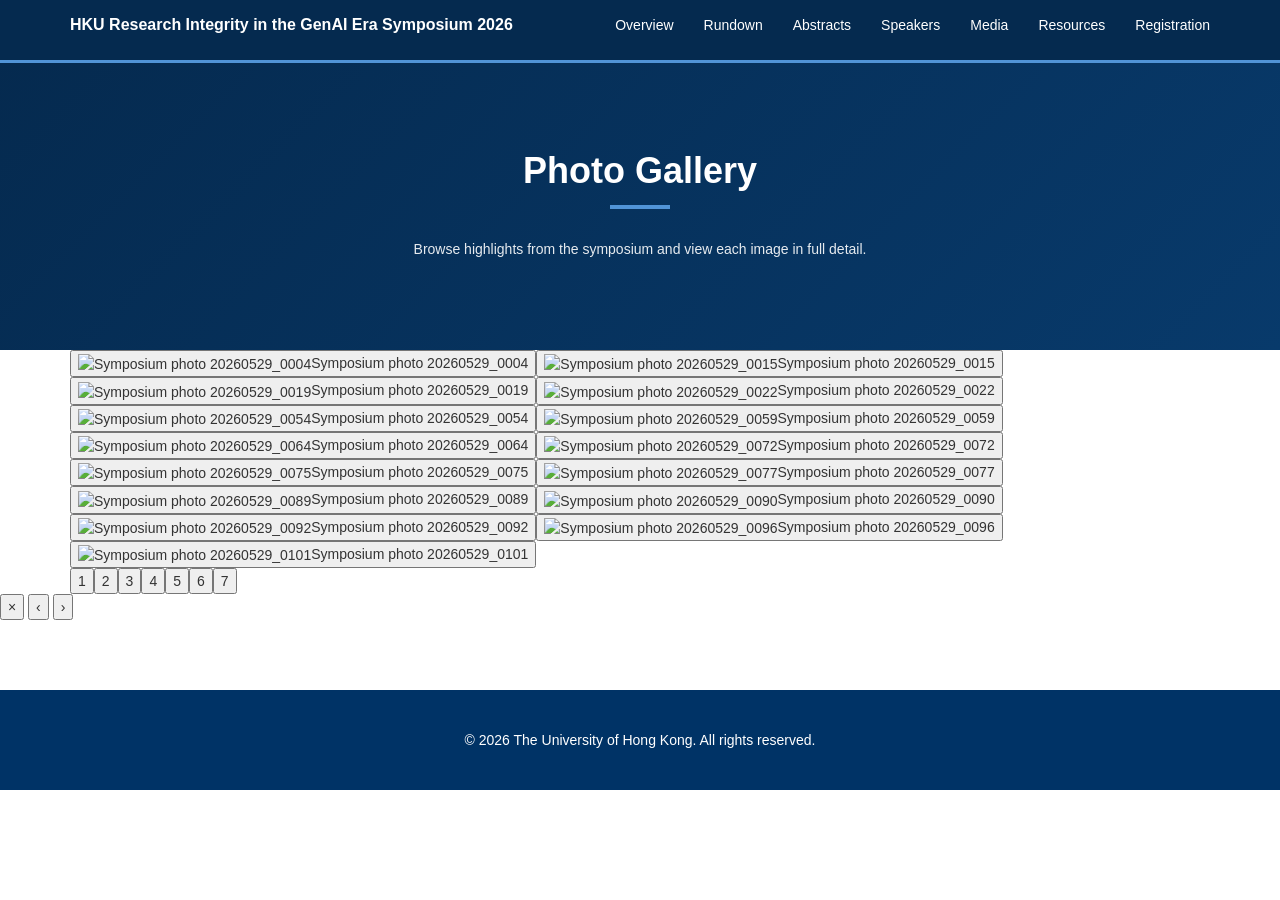
==== photo_gallery.html @ 74d95234 "media gallery" ====
<!DOCTYPE html>
<!--[if IE 9]> <html lang="en" class="ie9"> <![endif]-->
<!--[if !IE]><!-->
<html lang="en">
<!--<![endif]-->

<head>
    <meta charset="utf-8">
    <title>Photo Gallery | Research Integrity in the GenAI Era Symposium</title>
    <meta name="description" content="Photo gallery for the Research Integrity in the GenAI Era Symposium 2026">
    <meta name="viewport" content="width=device-width, initial-scale=1.0">
    <link rel="shortcut icon" href="images/favicon.ico">

    <link href="bootstrap/css/bootstrap.css" rel="stylesheet">
    <link href="fonts/font-awesome/css/font-awesome.css" rel="stylesheet">
    <link href="css/animations.css" rel="stylesheet">
    <link href="css/animate.css" rel="stylesheet">
    <link href="css/style.css" rel="stylesheet">
</head>

<body class="no-trans">
    <!-- Navigation -->
    <nav class="navbar navbar-default navbar-fixed-top navbar-custom">
        <div class="container">
            <div class="navbar-header">
                <button type="button" class="navbar-toggle collapsed" data-toggle="collapse" data-target="#siteNavbar" aria-expanded="false">
                    <span class="sr-only">Toggle navigation</span>
                    <span class="icon-bar"></span>
                    <span class="icon-bar"></span>
                    <span class="icon-bar"></span>
                </button>
                <a class="navbar-brand" href="http://127.0.0.1:5500/#home">HKU Research Integrity in the GenAI Era Symposium 2026</a>
            </div>
            <div class="collapse navbar-collapse" id="siteNavbar">
                <ul class="nav navbar-nav navbar-right">
                    <li><a href="http://127.0.0.1:5500/#programme">Overview</a></li>
                    <li><a href="http://127.0.0.1:5500/#timetable">Rundown</a></li>
                    <li><a href="http://127.0.0.1:5500/#abstracts">Abstracts</a></li>
                    <li><a href="http://127.0.0.1:5500/#speakers">Speakers</a></li>
                    <li><a href="http://127.0.0.1:5500/#media">Media</a></li>
                    <li><a href="http://127.0.0.1:5500/#resources">Resources</a></li>
                    <li><a href="http://127.0.0.1:5500/#registration">Registration</a></li>
                </ul>
            </div>
        </div>
    </nav>

    <section class="hero-section" style="margin-top: 50px;">
        <div class="container">
            <h1 class="section-title" style="color: #fff; margin-bottom: 10px;">Photo Gallery</h1>
            <p class="media-intro" style="color: rgba(255,255,255,0.9);">Browse highlights from the symposium and view each image in full detail.</p>
        </div>
    </section>

    <section class="section clearfix secPadding">
        <div class="container">
            <div class="row">
                <div class="col-md-12">
                    <div class="photo-gallery-grid" id="photoGallery"></div>
                </div>
            </div>
            <div class="row">
                <div class="col-md-12">
                    <div class="photo-pagination" id="photoPagination"></div>
                </div>
            </div>
        </div>
    </section>

    <div class="photo-modal" id="photoModal" aria-hidden="true">
        <div class="photo-modal__backdrop" data-close-photo-modal></div>
        <div class="photo-modal__dialog" role="dialog" aria-modal="true" aria-labelledby="photoModalTitle">
            <button type="button" class="photo-modal__close" data-close-photo-modal aria-label="Close photo viewer">&times;</button>
            <button type="button" class="photo-modal__nav photo-modal__nav--prev" data-prev-photo aria-label="Previous photo">&#8249;</button>
            <button type="button" class="photo-modal__nav photo-modal__nav--next" data-next-photo aria-label="Next photo">&#8250;</button>
            <img id="photoModalImage" class="photo-modal__image" src="" alt="">
            <p id="photoModalTitle" class="photo-modal__caption"></p>
        </div>
    </div>
    <div class="space-lg"></div>

    <footer class="footer-custom">
        <div class="container">
            <p style="margin: 0;">© 2026 The University of Hong Kong. All rights reserved.</p>
        </div>
    </footer>

    <script type="text/javascript" src="plugins/jquery.min.js"></script>
    <script type="text/javascript" src="bootstrap/js/bootstrap.min.js"></script>
    <script>
        (function () {
            var photos = [
                { src: 'images_gallery/20260529_0004.jpg', alt: 'Symposium photo 20260529_0004' },
                { src: 'images_gallery/20260529_0015.jpg', alt: 'Symposium photo 20260529_0015' },
                { src: 'images_gallery/20260529_0019.jpg', alt: 'Symposium photo 20260529_0019' },
                { src: 'images_gallery/20260529_0022.jpg', alt: 'Symposium photo 20260529_0022' },
                { src: 'images_gallery/20260529_0054.jpg', alt: 'Symposium photo 20260529_0054' },
                { src: 'images_gallery/20260529_0059.jpg', alt: 'Symposium photo 20260529_0059' },
                { src: 'images_gallery/20260529_0064.jpg', alt: 'Symposium photo 20260529_0064' },
                { src: 'images_gallery/20260529_0072.jpg', alt: 'Symposium photo 20260529_0072' },
                { src: 'images_gallery/20260529_0075.jpg', alt: 'Symposium photo 20260529_0075' },
                { src: 'images_gallery/20260529_0077.jpg', alt: 'Symposium photo 20260529_0077' },
                { src: 'images_gallery/20260529_0089.jpg', alt: 'Symposium photo 20260529_0089' },
                { src: 'images_gallery/20260529_0090.jpg', alt: 'Symposium photo 20260529_0090' },
                { src: 'images_gallery/20260529_0092.jpg', alt: 'Symposium photo 20260529_0092' },
                { src: 'images_gallery/20260529_0096.jpg', alt: 'Symposium photo 20260529_0096' },
                { src: 'images_gallery/20260529_0101.jpg', alt: 'Symposium photo 20260529_0101' },
                { src: 'images_gallery/20260529_0125.jpg', alt: 'Symposium photo 20260529_0125' },
                { src: 'images_gallery/20260529_0130.jpg', alt: 'Symposium photo 20260529_0130' },
                { src: 'images_gallery/20260529_0138.jpg', alt: 'Symposium photo 20260529_0138' },
                { src: 'images_gallery/20260529_0145.jpg', alt: 'Symposium photo 20260529_0145' },
                { src: 'images_gallery/20260529_0149.jpg', alt: 'Symposium photo 20260529_0149' },
                { src: 'images_gallery/20260529_0156.jpg', alt: 'Symposium photo 20260529_0156' },
                { src: 'images_gallery/20260529_0171.jpg', alt: 'Symposium photo 20260529_0171' },
                { src: 'images_gallery/20260529_0188.jpg', alt: 'Symposium photo 20260529_0188' },
                { src: 'images_gallery/20260529_0191.jpg', alt: 'Symposium photo 20260529_0191' },
                { src: 'images_gallery/20260529_0212.jpg', alt: 'Symposium photo 20260529_0212' },
                { src: 'images_gallery/20260529_0215.jpg', alt: 'Symposium photo 20260529_0215' },
                { src: 'images_gallery/20260529_0246.jpg', alt: 'Symposium photo 20260529_0246' },
                { src: 'images_gallery/20260529_0264.jpg', alt: 'Symposium photo 20260529_0264' },
                { src: 'images_gallery/20260529_0276.jpg', alt: 'Symposium photo 20260529_0276' },
                { src: 'images_gallery/20260529_0294.jpg', alt: 'Symposium photo 20260529_0294' },
                { src: 'images_gallery/20260529_0307.jpg', alt: 'Symposium photo 20260529_0307' },
                { src: 'images_gallery/20260529_0312.jpg', alt: 'Symposium photo 20260529_0312' },
                { src: 'images_gallery/20260529_0317(1).jpg', alt: 'Symposium photo 20260529_0317(1)' },
                { src: 'images_gallery/20260529_0322.jpg', alt: 'Symposium photo 20260529_0322' },
                { src: 'images_gallery/20260529_0341.jpg', alt: 'Symposium photo 20260529_0341' },
                { src: 'images_gallery/20260529_0347.jpg', alt: 'Symposium photo 20260529_0347' },
                { src: 'images_gallery/20260529_0364.jpg', alt: 'Symposium photo 20260529_0364' },
                { src: 'images_gallery/20260529_0366.jpg', alt: 'Symposium photo 20260529_0366' },
                { src: 'images_gallery/20260529_0397.jpg', alt: 'Symposium photo 20260529_0397' },
                { src: 'images_gallery/20260529_0416.jpg', alt: 'Symposium photo 20260529_0416' },
                { src: 'images_gallery/20260529_0424.jpg', alt: 'Symposium photo 20260529_0424' },
                { src: 'images_gallery/20260529_0453.jpg', alt: 'Symposium photo 20260529_0453' },
                { src: 'images_gallery/20260529_0456.jpg', alt: 'Symposium photo 20260529_0456' },
                { src: 'images_gallery/20260529_0466.jpg', alt: 'Symposium photo 20260529_0466' },
                { src: 'images_gallery/20260529_0467.jpg', alt: 'Symposium photo 20260529_0467' },
                { src: 'images_gallery/20260529_0470.jpg', alt: 'Symposium photo 20260529_0470' },
                { src: 'images_gallery/20260529_0520.jpg', alt: 'Symposium photo 20260529_0520' },
                { src: 'images_gallery/20260529_0543.jpg', alt: 'Symposium photo 20260529_0543' },
                { src: 'images_gallery/20260529_0548.jpg', alt: 'Symposium photo 20260529_0548' },
                { src: 'images_gallery/20260529_0555.jpg', alt: 'Symposium photo 20260529_0555' },
                { src: 'images_gallery/20260529_0565.jpg', alt: 'Symposium photo 20260529_0565' },
                { src: 'images_gallery/20260529_0569.jpg', alt: 'Symposium photo 20260529_0569' },
                { src: 'images_gallery/20260529_0583.jpg', alt: 'Symposium photo 20260529_0583' },
                { src: 'images_gallery/20260529_0623.jpg', alt: 'Symposium photo 20260529_0623' },
                { src: 'images_gallery/20260529_0629.jpg', alt: 'Symposium photo 20260529_0629' },
                { src: 'images_gallery/20260529_0641.jpg', alt: 'Symposium photo 20260529_0641' },
                { src: 'images_gallery/20260529_0642.jpg', alt: 'Symposium photo 20260529_0642' },
                { src: 'images_gallery/20260529_0643.jpg', alt: 'Symposium photo 20260529_0643' },
                { src: 'images_gallery/20260529_0646.jpg', alt: 'Symposium photo 20260529_0646' },
                { src: 'images_gallery/20260529_0670.jpg', alt: 'Symposium photo 20260529_0670' },
                { src: 'images_gallery/20260529_0672.jpg', alt: 'Symposium photo 20260529_0672' },
                { src: 'images_gallery/20260529_0676.jpg', alt: 'Symposium photo 20260529_0676' },
                { src: 'images_gallery/20260529_0681.jpg', alt: 'Symposium photo 20260529_0681' },
                { src: 'images_gallery/20260529_0714.jpg', alt: 'Symposium photo 20260529_0714' },
                { src: 'images_gallery/20260529_0719.jpg', alt: 'Symposium photo 20260529_0719' },
                { src: 'images_gallery/20260529_0732.jpg', alt: 'Symposium photo 20260529_0732' },
                { src: 'images_gallery/20260529_0735.jpg', alt: 'Symposium photo 20260529_0735' },
                { src: 'images_gallery/20260529_0736.jpg', alt: 'Symposium photo 20260529_0736' },
                { src: 'images_gallery/20260529_0739.jpg', alt: 'Symposium photo 20260529_0739' },
                { src: 'images_gallery/20260529_0749.jpg', alt: 'Symposium photo 20260529_0749' },
                { src: 'images_gallery/20260529_0755.jpg', alt: 'Symposium photo 20260529_0755' },
                { src: 'images_gallery/20260529_0770.jpg', alt: 'Symposium photo 20260529_0770' },
                { src: 'images_gallery/20260529_0792.jpg', alt: 'Symposium photo 20260529_0792' },
                { src: 'images_gallery/20260529_0795.jpg', alt: 'Symposium photo 20260529_0795' },
                { src: 'images_gallery/20260529_0810.jpg', alt: 'Symposium photo 20260529_0810' },
                { src: 'images_gallery/20260529_0819.jpg', alt: 'Symposium photo 20260529_0819' },
                { src: 'images_gallery/20260529_0824.jpg', alt: 'Symposium photo 20260529_0824' },
                { src: 'images_gallery/20260529_0829.jpg', alt: 'Symposium photo 20260529_0829' },
                { src: 'images_gallery/20260529_0830.jpg', alt: 'Symposium photo 20260529_0830' },
                { src: 'images_gallery/20260529_0831.jpg', alt: 'Symposium photo 20260529_0831' },
                { src: 'images_gallery/20260529_0841.jpg', alt: 'Symposium photo 20260529_0841' },
                { src: 'images_gallery/20260529_0842.jpg', alt: 'Symposium photo 20260529_0842' },
                { src: 'images_gallery/20260529_0844.jpg', alt: 'Symposium photo 20260529_0844' },
                { src: 'images_gallery/20260529_0846.jpg', alt: 'Symposium photo 20260529_0846' },
                { src: 'images_gallery/20260529_0852.jpg', alt: 'Symposium photo 20260529_0852' },
                { src: 'images_gallery/20260529_0853.jpg', alt: 'Symposium photo 20260529_0853' },
                { src: 'images_gallery/20260529_0866.jpg', alt: 'Symposium photo 20260529_0866' },
                { src: 'images_gallery/20260529_0884.jpg', alt: 'Symposium photo 20260529_0884' },
                { src: 'images_gallery/20260529_0944.jpg', alt: 'Symposium photo 20260529_0944' },
                { src: 'images_gallery/20260529_0947.jpg', alt: 'Symposium photo 20260529_0947' },
                { src: 'images_gallery/20260529_1005.jpg', alt: 'Symposium photo 20260529_1005' },
                { src: 'images_gallery/20260529_1038.jpg', alt: 'Symposium photo 20260529_1038' },
                { src: 'images_gallery/20260529_1045.jpg', alt: 'Symposium photo 20260529_1045' },
                { src: 'images_gallery/20260529_1062.jpg', alt: 'Symposium photo 20260529_1062' },
                { src: 'images_gallery/20260529_1068.jpg', alt: 'Symposium photo 20260529_1068' },
                { src: 'images_gallery/20260529_1081.jpg', alt: 'Symposium photo 20260529_1081' },
                { src: 'images_gallery/20260529_1082.jpg', alt: 'Symposium photo 20260529_1082' },
                { src: 'images_gallery/20260529_1093.jpg', alt: 'Symposium photo 20260529_1093' },
                { src: 'images_gallery/20260529_1103.jpg', alt: 'Symposium photo 20260529_1103' },
                { src: 'images_gallery/20260529_1124.jpg', alt: 'Symposium photo 20260529_1124' },
                { src: 'images_gallery/20260529_1127.jpg', alt: 'Symposium photo 20260529_1127' },
                { src: 'images_gallery/20260529_1140.jpg', alt: 'Symposium photo 20260529_1140' },
                { src: 'images_gallery/20260529_1153.jpg', alt: 'Symposium photo 20260529_1153' },
                { src: 'images_gallery/20260529_1157.jpg', alt: 'Symposium photo 20260529_1157' },
                { src: 'images_gallery/20260529_1167.jpg', alt: 'Symposium photo 20260529_1167' }
            ];

            var gallery = document.getElementById('photoGallery');
            var pagination = document.getElementById('photoPagination');
            var modal = document.getElementById('photoModal');
            var modalImage = document.getElementById('photoModalImage');
            var modalCaption = document.getElementById('photoModalTitle');
            var prevPhoto = document.querySelector('[data-prev-photo]');
            var nextPhoto = document.querySelector('[data-next-photo]');
            var photosPerPage = 15;
            var currentPage = 0;
            var currentPhotoIndex = 0;

            function renderGallery() {
                var start = currentPage * photosPerPage;
                var pagePhotos = photos.slice(start, start + photosPerPage);
                gallery.innerHTML = pagePhotos.map(function (photo, index) {
                    var globalIndex = start + index;
                    return '<button class="photo-card" type="button" data-index="' + globalIndex + '"><img src="' + photo.src + '" alt="' + photo.alt + '"><span class="photo-card__caption">' + photo.alt + '</span></button>';
                }).join('');

                gallery.querySelectorAll('.photo-card').forEach(function (card) {
                    card.addEventListener('click', function () {
                        var index = parseInt(this.getAttribute('data-index'), 10);
                        openModal(index);
                    });
                });
            }

            function renderPagination() {
                var pageCount = Math.ceil(photos.length / photosPerPage);
                if (pageCount <= 1) {
                    pagination.innerHTML = '';
                    return;
                }
                var buttons = [];
                for (var i = 0; i < pageCount; i++) {
                    buttons.push('<button class="photo-page-button' + (i === currentPage ? ' is-active' : '') + '" type="button" data-page="' + i + '">' + (i + 1) + '</button>');
                }
                pagination.innerHTML = buttons.join('');
                pagination.querySelectorAll('.photo-page-button').forEach(function (button) {
                    button.addEventListener('click', function () {
                        currentPage = parseInt(this.getAttribute('data-page'), 10);
                        renderGallery();
                        renderPagination();
                        window.scrollTo({ top: gallery.offsetTop - 130, behavior: 'smooth' });
                    });
                });
            }

            if (gallery) {
                renderGallery();
                renderPagination();
            }

            function openModal(index) {
                currentPhotoIndex = index;
                showModalPhoto(currentPhotoIndex);
                modal.classList.add('is-open');
                modal.setAttribute('aria-hidden', 'false');
                document.body.style.overflow = 'hidden';
            }

            function showModalPhoto(index) {
                if (index < 0) {
                    index = photos.length - 1;
                }
                if (index >= photos.length) {
                    index = 0;
                }
                currentPhotoIndex = index;
                var photo = photos[currentPhotoIndex];
                modalImage.src = photo.src;
                modalImage.alt = photo.alt;
                modalCaption.textContent = photo.alt;
            }

            function closeModal() {
                modal.classList.remove('is-open');
                modal.setAttribute('aria-hidden', 'true');
                document.body.style.overflow = '';
            }

            if (prevPhoto && nextPhoto) {
                prevPhoto.addEventListener('click', function () {
                    showModalPhoto(currentPhotoIndex - 1);
                });
                nextPhoto.addEventListener('click', function () {
                    showModalPhoto(currentPhotoIndex + 1);
                });
            }

            if (modal) {
                modal.querySelectorAll('[data-close-photo-modal]').forEach(function (button) {
                    button.addEventListener('click', closeModal);
                });

                modal.addEventListener('click', function (event) {
                    if (event.target === modal) {
                        closeModal();
                    }
                });

                document.addEventListener('keydown', function (event) {
                    if (event.key === 'Escape') {
                        closeModal();
                    }
                });
            }
        })();
    </script>
</body>

</html>
---- css/animations.css ----
/*!
Animate.css - http://daneden.me/animate
Licensed under the MIT license - http://opensource.org/licenses/MIT

Copyright (c) 2014 Daniel Eden
*/

@import url(animate.css);

/*
Theme Name: Worthy - Free Powerful Theme by HtmlCoder
Author:HtmlCoder
Author URI:http://www.htmlcoder.me
Version:1.0.0
Created:November 2014
License: Creative Commons Attribution 3.0 License (https://creativecommons.org/licenses/by/3.0/)
File Description: Custom Animations
*/

/*Custom Animations*/

@-webkit-keyframes fadeInDownSmall {
  0% {
    opacity: 0;
    -webkit-transform: translate3d(0, -20px, 0);
    transform: translate3d(0, -20px, 0);
  }

  100% {
    opacity: 1;
    -webkit-transform: translate3d(0, 0, 0);
    transform: translate3d(0, 0, 0);
  }
}

@keyframes fadeInDownSmall {
  0% {
    opacity: 0;
    -webkit-transform: translate3d(0, -20px, 0);
    -ms-transform: translate3d(0, -20px, 0);
    transform: translate3d(0, -20px, 0);
  }

  100% {
    opacity: 1;
    -webkit-transform: translate3d(0, 0, 0);
    -ms-transform: translate3d(0, 0, 0);
    transform: translate3d(0, 0, 0);
  }
}

.fadeInDownSmall {
  -webkit-animation-name: fadeInDownSmall;
  animation-name: fadeInDownSmall;
}

@-webkit-keyframes fadeInLeftSmall {
  0% {
    opacity: 0;
    -webkit-transform: translate3d(-20px, 0, 0);
    transform: translate3d(-20px, 0, 0);
  }

  100% {
    opacity: 1;
    -webkit-transform: none;
    transform: none;
  }
}

@keyframes fadeInLeftSmall {
  0% {
    opacity: 0;
    -webkit-transform: translate3d(-20px, 0, 0);
    -ms-transform: translate3d(-20px, 0, 0);
    transform: translate3d(-20px, 0, 0);
  }

  100% {
    opacity: 1;
    -webkit-transform: none;
    -ms-transform: none;
    transform: none;
  }
}

.fadeInLeftSmall {
  -webkit-animation-name: fadeInLeftSmall;
  animation-name: fadeInLeftSmall;
}

@-webkit-keyframes fadeInRightSmall {
  0% {
    opacity: 0;
    -webkit-transform: translate3d(20px, 0, 0);
    transform: translate3d(20px, 0, 0);
  }

  100% {
    opacity: 1;
    -webkit-transform: none;
    transform: none;
  }
}

@keyframes fadeInRightSmall {
  0% {
    opacity: 0;
    -webkit-transform: translate3d(20px, 0, 0);
    -ms-transform: translate3d(20px, 0, 0);
    transform: translate3d(20px, 0, 0);
  }

  100% {
    opacity: 1;
    -webkit-transform: none;
    -ms-transform: none;
    transform: none;
  }
}

.fadeInRightSmall {
  -webkit-animation-name: fadeInRightSmall;
  animation-name: fadeInRightSmall;
}

@-webkit-keyframes fadeInUpSmall {
  0% {
    opacity: 0;
    -webkit-transform: translate3d(0, 20px, 0);
    transform: translate3d(0, 20px, 0);
  }

  100% {
    opacity: 1;
    -webkit-transform: none;
    transform: none;
  }
}

@keyframes fadeInUpSmall {
  0% {
    opacity: 0;
    -webkit-transform: translate3d(0, 20px, 0);
    -ms-transform: translate3d(0, 20px, 0);
    transform: translate3d(0, 20px, 0);
  }

  100% {
    opacity: 1;
    -webkit-transform: none;
    -ms-transform: none;
    transform: none;
  }
}

.fadeInUpSmall {
  -webkit-animation-name: fadeInUpSmall;
  animation-name: fadeInUpSmall;
}
---- css/style.css ----
.navbar-custom {
	background-color: #052a4f;
	border-bottom: 3px solid #5194d7;
}

.navbar-custom .navbar-brand {
	color: #fff !important;
	font-weight: bold;
	font-size: 16px;
	margin-bottom: 10px;
}

.navbar-custom .nav>li>a {
	color: #fff !important;
	transition: all 0.3s ease;
}

.navbar-custom .nav>li>a:hover {
	color: #5194d7 !important;
	background-color: rgba(255, 255, 255, 0.1);
}

.hero-section {
	background: linear-gradient(135deg, #052a4f 0%, #083a6b 100%);
	color: white;
	padding: 0;
	text-align: center;
	overflow: hidden;
	min-height: 300px;
	display: flex;
	align-items: center;
	justify-content: center;
}

.banner-image {
	width: 100%;
	height: auto;
	display: block;
	max-width: 100%;
}

.section-title {
	font-size: 36px;
	font-weight: bold;
	color: #003366;
	margin-bottom: 40px;
	text-align: center;
	position: relative;
	padding-bottom: 20px;
}

.section-title:after {
	content: '';
	display: block;
	width: 60px;
	height: 4px;
	background-color: #5194d7;
	margin: 15px auto 0;
}

.timetable-table {
	width: 100%;
	border-collapse: collapse;
	background-color: white;
	box-shadow: 0 2px 8px rgba(0, 0, 0, 0.1);
	border-radius: 8px;
	overflow: hidden;
}

.timetable-table thead {
	background-color: #052a4f;
	color: white;
}

.timetable-table th {
	padding: 20px 15px;
	text-align: left;
	font-weight: 600;
	font-size: 15px;
	letter-spacing: 0.5px;
}

.timetable-table td {
	padding: 18px 15px;
	border-bottom: 1px solid #e8e8e8;
	font-size: 14px;
	color: #555;
	line-height: 1.5;
}

.timetable-table tbody tr:hover {
	background-color: #f5f9ff;
	transition: background-color 0.3s ease;
}

.timetable-table tbody tr:last-child td {
	border-bottom: none;
}

.timetable-table th:first-child {
	width: 40%;
	color: #5194d7;
	font-weight: 700;
}

.timetable-table th:nth-child(2) {
	width: 34%;
}

.timetable-table th:nth-child(3) {
	width: 26%;
}

.table-responsive {
	overflow-x: auto;
	-webkit-overflow-scrolling: touch;
}

.programme-details {
	background-color: #f5f5f5;
	padding: 30px;
	border-radius: 8px;
	border-left: 5px solid #5194d7;
}

.programme-details p {
	font-size: 16px;
	line-height: 1.8;
	margin-bottom: 15px;
}

.description {
	background-color: #f5f5f5;
	padding: 30px;
	border-radius: 8px;
	border-left: 5px solid #113f6d;
	margin-bottom: 50px;
}

.description p {
	font-size: 16px;
	line-height: 1.8;
	margin-bottom: 20px;
	color: #333;
}

.description ul {
	margin: 0;
	padding-left: 20px;
}

.description li {
	font-size: 16px;
	line-height: 1.6;
	margin-bottom: 10px;
	color: #555;
	position: relative;
	padding-left: 15px;
}

.description li:before {
	content: '';
	display: block;
	width: 6px;
	height: 6px;
	background-color: #113f6d;
	border-radius: 50%;
	position: absolute;
	left: 0;
	top: 8px;
}

.programme-item {
	font-size: 16px;
	margin-bottom: 15px;
	padding-left: 25px;
	position: relative;
}

.programme-item:before {
	content: '';
	display: block;
	width: 8px;
	height: 8px;
	background-color: #5194d7;
	border-radius: 50%;
	position: absolute;
	left: 0;
	top: 8px;
}

.speaker-card {
	background: white;
	border: 1px solid #e0e0e0;
	border-radius: 8px;
	padding: 25px;
	margin-bottom: 30px;
	transition: box-shadow 0.3s ease, transform 0.3s ease;
	height: 900px;
	display: flex;
	flex-direction: column;
	justify-content: space-between;
	/* min-height: 420px; */
	box-sizing: border-box;
}

.speaker-card:hover {
	box-shadow: 0 4px 15px rgba(0, 0, 0, 0.1);
	transform: translateY(-5px);
}

.speaker-card .speaker-bio {
	flex-grow: 1;
}

.speaker-image {
	width: 300px;
	height: 300px;
	border-radius: 8px;
	margin: 0 auto 18px;
	display: block;
	object-fit: cover;
}

.speaker-name {
	font-size: 18px;
	font-weight: bold;
	color: #003366;
	margin-bottom: 8px;
	margin-top: 15px;
}

.speaker-title {
	font-size: 14px;
	color: #5194d7;
	font-weight: 600;
	margin-bottom: 12px;
}

.speaker-bio {
	font-size: 14px;
	line-height: 1.6;
	color: #555;
}

.resource-item {
	background: white;
	padding: 20px;
	border-left: 4px solid #003366;
	margin-bottom: 20px;
	border-radius: 4px;
	box-shadow: 0 2px 4px rgba(0, 0, 0, 0.05);
	transition: all 0.3s ease;
}

.resource-link {
	text-decoration: none;
	display: block;
	transition: all 0.3s ease;
}

.resource-link:hover .resource-item {
	transform: translateY(-2px);
	box-shadow: 0 4px 12px rgba(0, 0, 0, 0.1);
	border-left-color: #5194d7;
}

.resource-item h4 {
	color: #003366;
	margin-top: 0;
	font-weight: 600;
}

.resource-item p {
	margin: 0;
	color: #666;
	font-size: 14px;
}

.footer-custom {
	background-color: #003366;
	color: white;
	padding: 40px 0;
	text-align: center;
}

.footer-custom h3 {
	color: white;
	margin-bottom: 30px;
	font-weight: bold;
}

.footer-custom .row {
	display: flex;
	align-items: center;
	justify-content: center;
	flex-wrap: wrap;
}

.footer-item {
	margin-bottom: 20px;
	display: flex;
	flex-direction: column;
	align-items: center;
	justify-content: center;
	min-height: 120px;
}

.footer-item i {
	color: #5194d7;
	width: 20px;
	margin-right: 0;
	margin-bottom: 10px;
}

.footer-item p {
	margin: 0;
	font-size: 14px;
}

.space-lg {
	height: 60px;
}

.space-md {
	height: 40px;
}

.object-visible {
	opacity: 1;
	visibility: visible;
}

@media (max-width: 768px) {
	.hero-section {
		min-height: 230px;
	}

	.banner-image {
		padding-top:5px;
		width: 100%;
		height: auto;
	}

	.section-title {
		font-size: 28px;
	}

	.speaker-card {
		height: auto;
	}

	.guest-card {
		height: auto;
	}
}


.guest-card {
	background: white;
	border: 1px solid #e0e0e0;
	border-radius: 8px;
	padding: 25px;
	margin-bottom: 30px;
	transition: box-shadow 0.3s ease, transform 0.3s ease;
	/* height: 750px; */
	display: flex;
	flex-direction: column;
	justify-content: space-between;
	/* min-height: 420px; */
	box-sizing: border-box;
}

.guest-card:hover {
	box-shadow: 0 4px 15px rgba(0, 0, 0, 0.1);
	transform: translateY(-5px);
}

.guest-card .speaker-bio {
	flex-grow: 1;
}

.guest-image {
	width: 300px;
	height: 300px;
	border-radius: 8px;
	margin: 0 auto 18px;
	display: block;
	object-fit: cover;
}
.abstract-name {
	font-size: 18px;
	font-weight: bold;
	color: #003366;
	margin-bottom: 8px;
	margin-top: 15px;
}

.abstract-speaker {
	font-size: 14px;
	color: #003366;
	font-weight: 600;
	margin-bottom: 12px;
}

.guest-name {
	font-size: 18px;
	font-weight: bold;
	color: #003366;
	margin-bottom: 8px;
	margin-top: 15px;
}

.guest-title {
	font-size: 14px;
	color: #5194d7;
	font-weight: 600;
	margin-bottom: 12px;
}
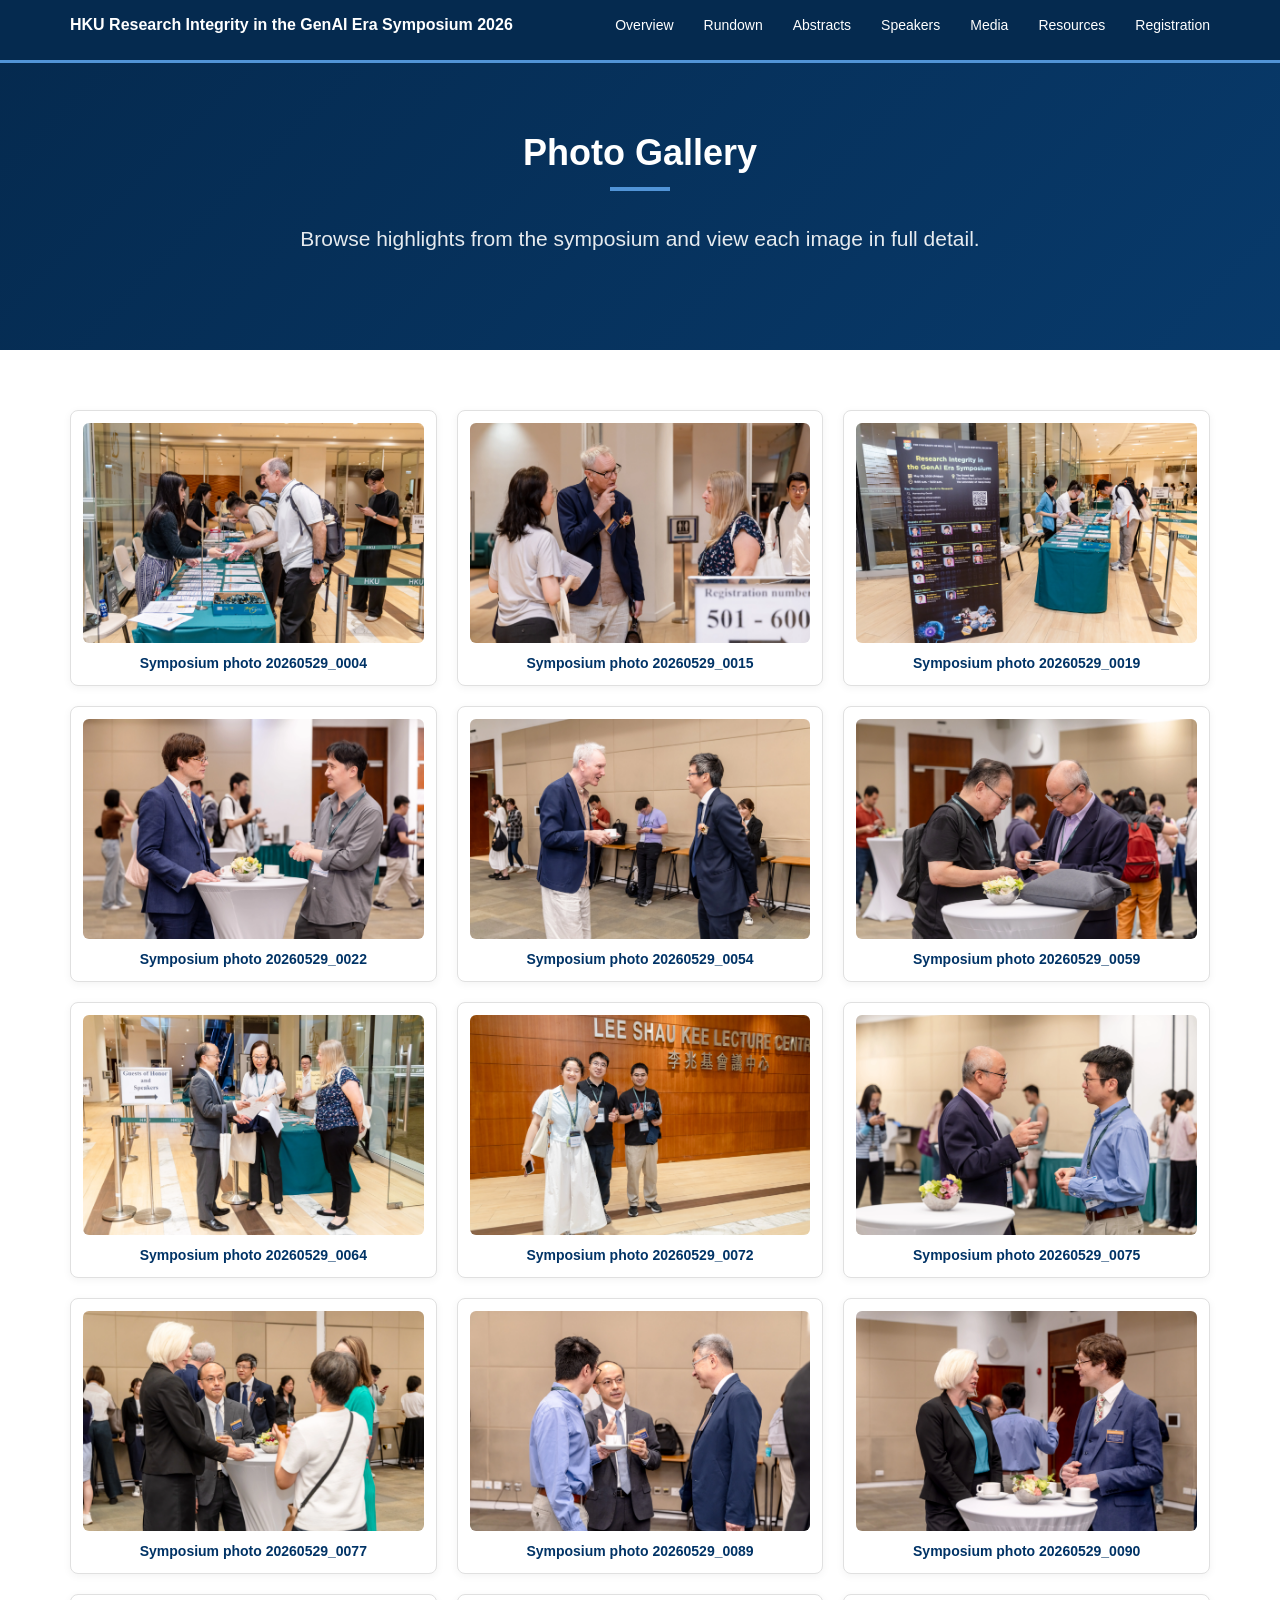
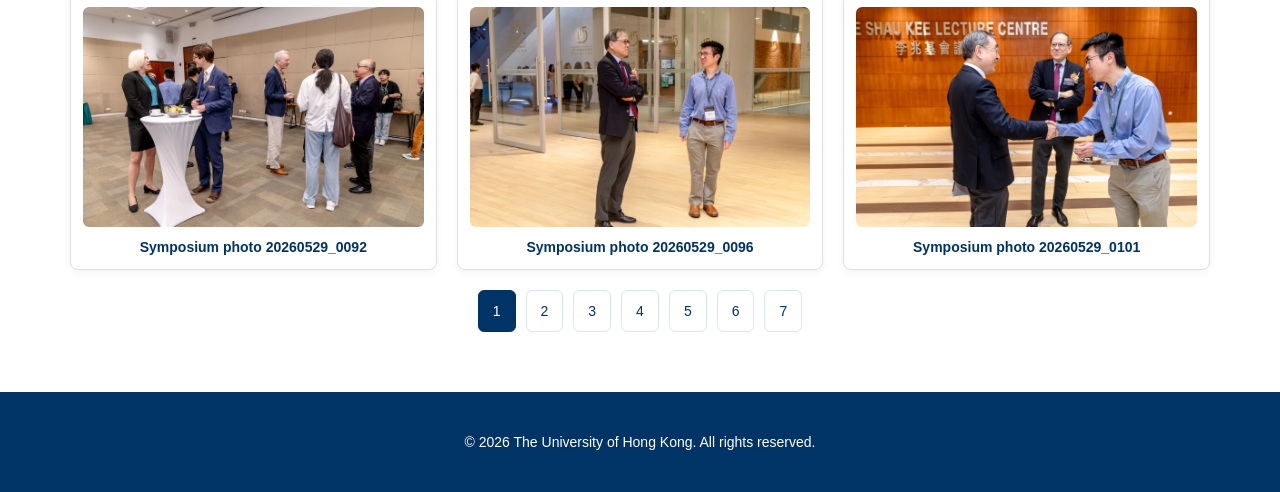
==== commit 2f70a56b: "change link for github demo" ====
--- a/photo_gallery.html
+++ b/photo_gallery.html
@@ -29,17 +29,17 @@
                     <span class="icon-bar"></span>
                     <span class="icon-bar"></span>
                 </button>
-                <a class="navbar-brand" href="http://127.0.0.1:5500/#home">HKU Research Integrity in the GenAI Era Symposium 2026</a>
+                <a class="navbar-brand" href="https://elsavj.github.io/RI-Symposium/#home">HKU Research Integrity in the GenAI Era Symposium 2026</a>
             </div>
             <div class="collapse navbar-collapse" id="siteNavbar">
                 <ul class="nav navbar-nav navbar-right">
-                    <li><a href="http://127.0.0.1:5500/#programme">Overview</a></li>
-                    <li><a href="http://127.0.0.1:5500/#timetable">Rundown</a></li>
-                    <li><a href="http://127.0.0.1:5500/#abstracts">Abstracts</a></li>
-                    <li><a href="http://127.0.0.1:5500/#speakers">Speakers</a></li>
-                    <li><a href="http://127.0.0.1:5500/#media">Media</a></li>
-                    <li><a href="http://127.0.0.1:5500/#resources">Resources</a></li>
-                    <li><a href="http://127.0.0.1:5500/#registration">Registration</a></li>
+                    <li><a href="https://elsavj.github.io/RI-Symposium/#programme">Overview</a></li>
+                    <li><a href="https://elsavj.github.io/RI-Symposium/#timetable">Rundown</a></li>
+                    <li><a href="https://elsavj.github.io/RI-Symposium/#abstracts">Abstracts</a></li>
+                    <li><a href="https://elsavj.github.io/RI-Symposium/#speakers">Speakers</a></li>
+                    <li><a href="https://elsavj.github.io/RI-Symposium/#media">Media</a></li>
+                    <li><a href="https://elsavj.github.io/RI-Symposium/#resources">Resources</a></li>
+                    <li><a href="https://elsavj.github.io/RI-Symposium/#registration">Registration</a></li>
                 </ul>
             </div>
         </div>
@@ -51,6 +51,7 @@
             <p class="media-intro" style="color: rgba(255,255,255,0.9);">Browse highlights from the symposium and view each image in full detail.</p>
         </div>
     </section>
+    <div class="space-lg"></div>
 
     <section class="section clearfix secPadding">
         <div class="container">
@@ -90,111 +91,111 @@
     <script>
         (function () {
             var photos = [
-                { src: 'images_gallery/20260529_0004.jpg', alt: 'Symposium photo 20260529_0004' },
-                { src: 'images_gallery/20260529_0015.jpg', alt: 'Symposium photo 20260529_0015' },
-                { src: 'images_gallery/20260529_0019.jpg', alt: 'Symposium photo 20260529_0019' },
-                { src: 'images_gallery/20260529_0022.jpg', alt: 'Symposium photo 20260529_0022' },
-                { src: 'images_gallery/20260529_0054.jpg', alt: 'Symposium photo 20260529_0054' },
-                { src: 'images_gallery/20260529_0059.jpg', alt: 'Symposium photo 20260529_0059' },
-                { src: 'images_gallery/20260529_0064.jpg', alt: 'Symposium photo 20260529_0064' },
-                { src: 'images_gallery/20260529_0072.jpg', alt: 'Symposium photo 20260529_0072' },
-                { src: 'images_gallery/20260529_0075.jpg', alt: 'Symposium photo 20260529_0075' },
-                { src: 'images_gallery/20260529_0077.jpg', alt: 'Symposium photo 20260529_0077' },
-                { src: 'images_gallery/20260529_0089.jpg', alt: 'Symposium photo 20260529_0089' },
-                { src: 'images_gallery/20260529_0090.jpg', alt: 'Symposium photo 20260529_0090' },
-                { src: 'images_gallery/20260529_0092.jpg', alt: 'Symposium photo 20260529_0092' },
-                { src: 'images_gallery/20260529_0096.jpg', alt: 'Symposium photo 20260529_0096' },
-                { src: 'images_gallery/20260529_0101.jpg', alt: 'Symposium photo 20260529_0101' },
-                { src: 'images_gallery/20260529_0125.jpg', alt: 'Symposium photo 20260529_0125' },
-                { src: 'images_gallery/20260529_0130.jpg', alt: 'Symposium photo 20260529_0130' },
-                { src: 'images_gallery/20260529_0138.jpg', alt: 'Symposium photo 20260529_0138' },
-                { src: 'images_gallery/20260529_0145.jpg', alt: 'Symposium photo 20260529_0145' },
-                { src: 'images_gallery/20260529_0149.jpg', alt: 'Symposium photo 20260529_0149' },
-                { src: 'images_gallery/20260529_0156.jpg', alt: 'Symposium photo 20260529_0156' },
-                { src: 'images_gallery/20260529_0171.jpg', alt: 'Symposium photo 20260529_0171' },
-                { src: 'images_gallery/20260529_0188.jpg', alt: 'Symposium photo 20260529_0188' },
-                { src: 'images_gallery/20260529_0191.jpg', alt: 'Symposium photo 20260529_0191' },
-                { src: 'images_gallery/20260529_0212.jpg', alt: 'Symposium photo 20260529_0212' },
-                { src: 'images_gallery/20260529_0215.jpg', alt: 'Symposium photo 20260529_0215' },
-                { src: 'images_gallery/20260529_0246.jpg', alt: 'Symposium photo 20260529_0246' },
-                { src: 'images_gallery/20260529_0264.jpg', alt: 'Symposium photo 20260529_0264' },
-                { src: 'images_gallery/20260529_0276.jpg', alt: 'Symposium photo 20260529_0276' },
-                { src: 'images_gallery/20260529_0294.jpg', alt: 'Symposium photo 20260529_0294' },
-                { src: 'images_gallery/20260529_0307.jpg', alt: 'Symposium photo 20260529_0307' },
-                { src: 'images_gallery/20260529_0312.jpg', alt: 'Symposium photo 20260529_0312' },
-                { src: 'images_gallery/20260529_0317(1).jpg', alt: 'Symposium photo 20260529_0317(1)' },
-                { src: 'images_gallery/20260529_0322.jpg', alt: 'Symposium photo 20260529_0322' },
-                { src: 'images_gallery/20260529_0341.jpg', alt: 'Symposium photo 20260529_0341' },
-                { src: 'images_gallery/20260529_0347.jpg', alt: 'Symposium photo 20260529_0347' },
-                { src: 'images_gallery/20260529_0364.jpg', alt: 'Symposium photo 20260529_0364' },
-                { src: 'images_gallery/20260529_0366.jpg', alt: 'Symposium photo 20260529_0366' },
-                { src: 'images_gallery/20260529_0397.jpg', alt: 'Symposium photo 20260529_0397' },
-                { src: 'images_gallery/20260529_0416.jpg', alt: 'Symposium photo 20260529_0416' },
-                { src: 'images_gallery/20260529_0424.jpg', alt: 'Symposium photo 20260529_0424' },
-                { src: 'images_gallery/20260529_0453.jpg', alt: 'Symposium photo 20260529_0453' },
-                { src: 'images_gallery/20260529_0456.jpg', alt: 'Symposium photo 20260529_0456' },
-                { src: 'images_gallery/20260529_0466.jpg', alt: 'Symposium photo 20260529_0466' },
-                { src: 'images_gallery/20260529_0467.jpg', alt: 'Symposium photo 20260529_0467' },
-                { src: 'images_gallery/20260529_0470.jpg', alt: 'Symposium photo 20260529_0470' },
-                { src: 'images_gallery/20260529_0520.jpg', alt: 'Symposium photo 20260529_0520' },
-                { src: 'images_gallery/20260529_0543.jpg', alt: 'Symposium photo 20260529_0543' },
-                { src: 'images_gallery/20260529_0548.jpg', alt: 'Symposium photo 20260529_0548' },
-                { src: 'images_gallery/20260529_0555.jpg', alt: 'Symposium photo 20260529_0555' },
-                { src: 'images_gallery/20260529_0565.jpg', alt: 'Symposium photo 20260529_0565' },
-                { src: 'images_gallery/20260529_0569.jpg', alt: 'Symposium photo 20260529_0569' },
-                { src: 'images_gallery/20260529_0583.jpg', alt: 'Symposium photo 20260529_0583' },
-                { src: 'images_gallery/20260529_0623.jpg', alt: 'Symposium photo 20260529_0623' },
-                { src: 'images_gallery/20260529_0629.jpg', alt: 'Symposium photo 20260529_0629' },
-                { src: 'images_gallery/20260529_0641.jpg', alt: 'Symposium photo 20260529_0641' },
-                { src: 'images_gallery/20260529_0642.jpg', alt: 'Symposium photo 20260529_0642' },
-                { src: 'images_gallery/20260529_0643.jpg', alt: 'Symposium photo 20260529_0643' },
-                { src: 'images_gallery/20260529_0646.jpg', alt: 'Symposium photo 20260529_0646' },
-                { src: 'images_gallery/20260529_0670.jpg', alt: 'Symposium photo 20260529_0670' },
-                { src: 'images_gallery/20260529_0672.jpg', alt: 'Symposium photo 20260529_0672' },
-                { src: 'images_gallery/20260529_0676.jpg', alt: 'Symposium photo 20260529_0676' },
-                { src: 'images_gallery/20260529_0681.jpg', alt: 'Symposium photo 20260529_0681' },
-                { src: 'images_gallery/20260529_0714.jpg', alt: 'Symposium photo 20260529_0714' },
-                { src: 'images_gallery/20260529_0719.jpg', alt: 'Symposium photo 20260529_0719' },
-                { src: 'images_gallery/20260529_0732.jpg', alt: 'Symposium photo 20260529_0732' },
-                { src: 'images_gallery/20260529_0735.jpg', alt: 'Symposium photo 20260529_0735' },
-                { src: 'images_gallery/20260529_0736.jpg', alt: 'Symposium photo 20260529_0736' },
-                { src: 'images_gallery/20260529_0739.jpg', alt: 'Symposium photo 20260529_0739' },
-                { src: 'images_gallery/20260529_0749.jpg', alt: 'Symposium photo 20260529_0749' },
-                { src: 'images_gallery/20260529_0755.jpg', alt: 'Symposium photo 20260529_0755' },
-                { src: 'images_gallery/20260529_0770.jpg', alt: 'Symposium photo 20260529_0770' },
-                { src: 'images_gallery/20260529_0792.jpg', alt: 'Symposium photo 20260529_0792' },
-                { src: 'images_gallery/20260529_0795.jpg', alt: 'Symposium photo 20260529_0795' },
-                { src: 'images_gallery/20260529_0810.jpg', alt: 'Symposium photo 20260529_0810' },
-                { src: 'images_gallery/20260529_0819.jpg', alt: 'Symposium photo 20260529_0819' },
-                { src: 'images_gallery/20260529_0824.jpg', alt: 'Symposium photo 20260529_0824' },
-                { src: 'images_gallery/20260529_0829.jpg', alt: 'Symposium photo 20260529_0829' },
-                { src: 'images_gallery/20260529_0830.jpg', alt: 'Symposium photo 20260529_0830' },
-                { src: 'images_gallery/20260529_0831.jpg', alt: 'Symposium photo 20260529_0831' },
-                { src: 'images_gallery/20260529_0841.jpg', alt: 'Symposium photo 20260529_0841' },
-                { src: 'images_gallery/20260529_0842.jpg', alt: 'Symposium photo 20260529_0842' },
-                { src: 'images_gallery/20260529_0844.jpg', alt: 'Symposium photo 20260529_0844' },
-                { src: 'images_gallery/20260529_0846.jpg', alt: 'Symposium photo 20260529_0846' },
-                { src: 'images_gallery/20260529_0852.jpg', alt: 'Symposium photo 20260529_0852' },
-                { src: 'images_gallery/20260529_0853.jpg', alt: 'Symposium photo 20260529_0853' },
-                { src: 'images_gallery/20260529_0866.jpg', alt: 'Symposium photo 20260529_0866' },
-                { src: 'images_gallery/20260529_0884.jpg', alt: 'Symposium photo 20260529_0884' },
-                { src: 'images_gallery/20260529_0944.jpg', alt: 'Symposium photo 20260529_0944' },
-                { src: 'images_gallery/20260529_0947.jpg', alt: 'Symposium photo 20260529_0947' },
-                { src: 'images_gallery/20260529_1005.jpg', alt: 'Symposium photo 20260529_1005' },
-                { src: 'images_gallery/20260529_1038.jpg', alt: 'Symposium photo 20260529_1038' },
-                { src: 'images_gallery/20260529_1045.jpg', alt: 'Symposium photo 20260529_1045' },
-                { src: 'images_gallery/20260529_1062.jpg', alt: 'Symposium photo 20260529_1062' },
-                { src: 'images_gallery/20260529_1068.jpg', alt: 'Symposium photo 20260529_1068' },
-                { src: 'images_gallery/20260529_1081.jpg', alt: 'Symposium photo 20260529_1081' },
-                { src: 'images_gallery/20260529_1082.jpg', alt: 'Symposium photo 20260529_1082' },
-                { src: 'images_gallery/20260529_1093.jpg', alt: 'Symposium photo 20260529_1093' },
-                { src: 'images_gallery/20260529_1103.jpg', alt: 'Symposium photo 20260529_1103' },
-                { src: 'images_gallery/20260529_1124.jpg', alt: 'Symposium photo 20260529_1124' },
-                { src: 'images_gallery/20260529_1127.jpg', alt: 'Symposium photo 20260529_1127' },
-                { src: 'images_gallery/20260529_1140.jpg', alt: 'Symposium photo 20260529_1140' },
-                { src: 'images_gallery/20260529_1153.jpg', alt: 'Symposium photo 20260529_1153' },
-                { src: 'images_gallery/20260529_1157.jpg', alt: 'Symposium photo 20260529_1157' },
-                { src: 'images_gallery/20260529_1167.jpg', alt: 'Symposium photo 20260529_1167' }
+                { src: 'images_gallery/20260529_0004.webp', alt: 'Symposium photo 20260529_0004' },
+                { src: 'images_gallery/20260529_0015.webp', alt: 'Symposium photo 20260529_0015' },
+                { src: 'images_gallery/20260529_0019.webp', alt: 'Symposium photo 20260529_0019' },
+                { src: 'images_gallery/20260529_0022.webp', alt: 'Symposium photo 20260529_0022' },
+                { src: 'images_gallery/20260529_0054.webp', alt: 'Symposium photo 20260529_0054' },
+                { src: 'images_gallery/20260529_0059.webp', alt: 'Symposium photo 20260529_0059' },
+                { src: 'images_gallery/20260529_0064.webp', alt: 'Symposium photo 20260529_0064' },
+                { src: 'images_gallery/20260529_0072.webp', alt: 'Symposium photo 20260529_0072' },
+                { src: 'images_gallery/20260529_0075.webp', alt: 'Symposium photo 20260529_0075' },
+                { src: 'images_gallery/20260529_0077.webp', alt: 'Symposium photo 20260529_0077' },
+                { src: 'images_gallery/20260529_0089.webp', alt: 'Symposium photo 20260529_0089' },
+                { src: 'images_gallery/20260529_0090.webp', alt: 'Symposium photo 20260529_0090' },
+                { src: 'images_gallery/20260529_0092.webp', alt: 'Symposium photo 20260529_0092' },
+                { src: 'images_gallery/20260529_0096.webp', alt: 'Symposium photo 20260529_0096' },
+                { src: 'images_gallery/20260529_0101.webp', alt: 'Symposium photo 20260529_0101' },
+                { src: 'images_gallery/20260529_0125.webp', alt: 'Symposium photo 20260529_0125' },
+                { src: 'images_gallery/20260529_0130.webp', alt: 'Symposium photo 20260529_0130' },
+                { src: 'images_gallery/20260529_0138.webp', alt: 'Symposium photo 20260529_0138' },
+                { src: 'images_gallery/20260529_0145.webp', alt: 'Symposium photo 20260529_0145' },
+                { src: 'images_gallery/20260529_0149.webp', alt: 'Symposium photo 20260529_0149' },
+                { src: 'images_gallery/20260529_0156.webp', alt: 'Symposium photo 20260529_0156' },
+                { src: 'images_gallery/20260529_0171.webp', alt: 'Symposium photo 20260529_0171' },
+                { src: 'images_gallery/20260529_0188.webp', alt: 'Symposium photo 20260529_0188' },
+                { src: 'images_gallery/20260529_0191.webp', alt: 'Symposium photo 20260529_0191' },
+                { src: 'images_gallery/20260529_0212.webp', alt: 'Symposium photo 20260529_0212' },
+                { src: 'images_gallery/20260529_0215.webp', alt: 'Symposium photo 20260529_0215' },
+                { src: 'images_gallery/20260529_0246.webp', alt: 'Symposium photo 20260529_0246' },
+                { src: 'images_gallery/20260529_0264.webp', alt: 'Symposium photo 20260529_0264' },
+                { src: 'images_gallery/20260529_0276.webp', alt: 'Symposium photo 20260529_0276' },
+                { src: 'images_gallery/20260529_0294.webp', alt: 'Symposium photo 20260529_0294' },
+                { src: 'images_gallery/20260529_0307.webp', alt: 'Symposium photo 20260529_0307' },
+                { src: 'images_gallery/20260529_0312.webp', alt: 'Symposium photo 20260529_0312' },
+                { src: 'images_gallery/20260529_0317(1).webp', alt: 'Symposium photo 20260529_0317(1)' },
+                { src: 'images_gallery/20260529_0322.webp', alt: 'Symposium photo 20260529_0322' },
+                { src: 'images_gallery/20260529_0341.webp', alt: 'Symposium photo 20260529_0341' },
+                { src: 'images_gallery/20260529_0347.webp', alt: 'Symposium photo 20260529_0347' },
+                { src: 'images_gallery/20260529_0364.webp', alt: 'Symposium photo 20260529_0364' },
+                { src: 'images_gallery/20260529_0366.webp', alt: 'Symposium photo 20260529_0366' },
+                { src: 'images_gallery/20260529_0397.webp', alt: 'Symposium photo 20260529_0397' },
+                { src: 'images_gallery/20260529_0416.webp', alt: 'Symposium photo 20260529_0416' },
+                { src: 'images_gallery/20260529_0424.webp', alt: 'Symposium photo 20260529_0424' },
+                { src: 'images_gallery/20260529_0453.webp', alt: 'Symposium photo 20260529_0453' },
+                { src: 'images_gallery/20260529_0456.webp', alt: 'Symposium photo 20260529_0456' },
+                { src: 'images_gallery/20260529_0466.webp', alt: 'Symposium photo 20260529_0466' },
+                { src: 'images_gallery/20260529_0467.webp', alt: 'Symposium photo 20260529_0467' },
+                { src: 'images_gallery/20260529_0470.webp', alt: 'Symposium photo 20260529_0470' },
+                { src: 'images_gallery/20260529_0520.webp', alt: 'Symposium photo 20260529_0520' },
+                { src: 'images_gallery/20260529_0543.webp', alt: 'Symposium photo 20260529_0543' },
+                { src: 'images_gallery/20260529_0548.webp', alt: 'Symposium photo 20260529_0548' },
+                { src: 'images_gallery/20260529_0555.webp', alt: 'Symposium photo 20260529_0555' },
+                { src: 'images_gallery/20260529_0565.webp', alt: 'Symposium photo 20260529_0565' },
+                { src: 'images_gallery/20260529_0569.webp', alt: 'Symposium photo 20260529_0569' },
+                { src: 'images_gallery/20260529_0583.webp', alt: 'Symposium photo 20260529_0583' },
+                { src: 'images_gallery/20260529_0623.webp', alt: 'Symposium photo 20260529_0623' },
+                { src: 'images_gallery/20260529_0629.webp', alt: 'Symposium photo 20260529_0629' },
+                { src: 'images_gallery/20260529_0641.webp', alt: 'Symposium photo 20260529_0641' },
+                { src: 'images_gallery/20260529_0642.webp', alt: 'Symposium photo 20260529_0642' },
+                { src: 'images_gallery/20260529_0643.webp', alt: 'Symposium photo 20260529_0643' },
+                { src: 'images_gallery/20260529_0646.webp', alt: 'Symposium photo 20260529_0646' },
+                { src: 'images_gallery/20260529_0670.webp', alt: 'Symposium photo 20260529_0670' },
+                { src: 'images_gallery/20260529_0672.webp', alt: 'Symposium photo 20260529_0672' },
+                { src: 'images_gallery/20260529_0676.webp', alt: 'Symposium photo 20260529_0676' },
+                { src: 'images_gallery/20260529_0681.webp', alt: 'Symposium photo 20260529_0681' },
+                { src: 'images_gallery/20260529_0714.webp', alt: 'Symposium photo 20260529_0714' },
+                { src: 'images_gallery/20260529_0719.webp', alt: 'Symposium photo 20260529_0719' },
+                { src: 'images_gallery/20260529_0732.webp', alt: 'Symposium photo 20260529_0732' },
+                { src: 'images_gallery/20260529_0735.webp', alt: 'Symposium photo 20260529_0735' },
+                { src: 'images_gallery/20260529_0736.webp', alt: 'Symposium photo 20260529_0736' },
+                { src: 'images_gallery/20260529_0739.webp', alt: 'Symposium photo 20260529_0739' },
+                { src: 'images_gallery/20260529_0749.webp', alt: 'Symposium photo 20260529_0749' },
+                { src: 'images_gallery/20260529_0755.webp', alt: 'Symposium photo 20260529_0755' },
+                { src: 'images_gallery/20260529_0770.webp', alt: 'Symposium photo 20260529_0770' },
+                { src: 'images_gallery/20260529_0792.webp', alt: 'Symposium photo 20260529_0792' },
+                { src: 'images_gallery/20260529_0795.webp', alt: 'Symposium photo 20260529_0795' },
+                { src: 'images_gallery/20260529_0810.webp', alt: 'Symposium photo 20260529_0810' },
+                { src: 'images_gallery/20260529_0819.webp', alt: 'Symposium photo 20260529_0819' },
+                { src: 'images_gallery/20260529_0824.webp', alt: 'Symposium photo 20260529_0824' },
+                { src: 'images_gallery/20260529_0829.webp', alt: 'Symposium photo 20260529_0829' },
+                { src: 'images_gallery/20260529_0830.webp', alt: 'Symposium photo 20260529_0830' },
+                { src: 'images_gallery/20260529_0831.webp', alt: 'Symposium photo 20260529_0831' },
+                { src: 'images_gallery/20260529_0841.webp', alt: 'Symposium photo 20260529_0841' },
+                { src: 'images_gallery/20260529_0842.webp', alt: 'Symposium photo 20260529_0842' },
+                { src: 'images_gallery/20260529_0844.webp', alt: 'Symposium photo 20260529_0844' },
+                { src: 'images_gallery/20260529_0846.webp', alt: 'Symposium photo 20260529_0846' },
+                { src: 'images_gallery/20260529_0852.webp', alt: 'Symposium photo 20260529_0852' },
+                { src: 'images_gallery/20260529_0853.webp', alt: 'Symposium photo 20260529_0853' },
+                { src: 'images_gallery/20260529_0866.webp', alt: 'Symposium photo 20260529_0866' },
+                { src: 'images_gallery/20260529_0884.webp', alt: 'Symposium photo 20260529_0884' },
+                { src: 'images_gallery/20260529_0944.webp', alt: 'Symposium photo 20260529_0944' },
+                { src: 'images_gallery/20260529_0947.webp', alt: 'Symposium photo 20260529_0947' },
+                { src: 'images_gallery/20260529_1005.webp', alt: 'Symposium photo 20260529_1005' },
+                { src: 'images_gallery/20260529_1038.webp', alt: 'Symposium photo 20260529_1038' },
+                { src: 'images_gallery/20260529_1045.webp', alt: 'Symposium photo 20260529_1045' },
+                { src: 'images_gallery/20260529_1062.webp', alt: 'Symposium photo 20260529_1062' },
+                { src: 'images_gallery/20260529_1068.webp', alt: 'Symposium photo 20260529_1068' },
+                { src: 'images_gallery/20260529_1081.webp', alt: 'Symposium photo 20260529_1081' },
+                { src: 'images_gallery/20260529_1082.webp', alt: 'Symposium photo 20260529_1082' },
+                { src: 'images_gallery/20260529_1093.webp', alt: 'Symposium photo 20260529_1093' },
+                { src: 'images_gallery/20260529_1103.webp', alt: 'Symposium photo 20260529_1103' },
+                { src: 'images_gallery/20260529_1124.webp', alt: 'Symposium photo 20260529_1124' },
+                { src: 'images_gallery/20260529_1127.webp', alt: 'Symposium photo 20260529_1127' },
+                { src: 'images_gallery/20260529_1140.webp', alt: 'Symposium photo 20260529_1140' },
+                { src: 'images_gallery/20260529_1153.webp', alt: 'Symposium photo 20260529_1153' },
+                { src: 'images_gallery/20260529_1157.webp', alt: 'Symposium photo 20260529_1157' },
+                { src: 'images_gallery/20260529_1167.webp', alt: 'Symposium photo 20260529_1167' }
             ];
 
             var gallery = document.getElementById('photoGallery');
--- a/css/style.css
+++ b/css/style.css
@@ -13,11 +13,26 @@
 .navbar-custom .nav>li>a {
 	color: #fff !important;
 	transition: all 0.3s ease;
-}
-
-.navbar-custom .nav>li>a:hover {
+	padding-top: 15px;
+	padding-bottom: 15px;
+}
+
+.navbar-custom .nav>li>a:hover,
+.navbar-custom .nav>li>a:focus {
 	color: #5194d7 !important;
 	background-color: rgba(255, 255, 255, 0.1);
+}
+
+.navbar-custom .navbar-toggle {
+	border-color: #fff;
+}
+
+.navbar-custom .navbar-toggle .icon-bar {
+	background-color: #fff;
+}
+
+.navbar-custom .navbar-collapse {
+	border-top-color: rgba(255, 255, 255, 0.15);
 }
 
 .hero-section {
@@ -241,6 +256,357 @@
 	font-size: 14px;
 	line-height: 1.6;
 	color: #555;
+}
+
+.media-intro {
+	text-align: center;
+	max-width: 760px;
+	margin: 0 auto 30px;
+	color: #555;
+	font-size: 21px;
+	line-height: 1.7;
+}
+
+.media-card {
+	background: white;
+	border: 1px solid #e0e0e0;
+	border-radius: 8px;
+	padding: 25px;
+	margin-bottom: 30px;
+	box-shadow: 0 2px 8px rgba(0, 0, 0, 0.05);
+}
+
+.media-card h4 {
+	color: #003366;
+	margin-top: 0;
+	margin-bottom: 8px;
+	font-weight: 600;
+}
+
+.media-speaker {
+	color: #5194d7;
+	font-weight: 600;
+	margin-bottom: 15px;
+}
+
+.media-player {
+	width: 100%;
+	margin-top: 8px;
+}
+
+.media-gallery {
+	display: grid;
+	grid-template-columns: repeat(2, minmax(0, 1fr));
+	gap: 20px;
+}
+
+.media-thumb {
+	background: linear-gradient(135deg, #f5f9ff 0%, #eef4ff 100%);
+	border: 1px solid #d8e7f8;
+	border-radius: 8px;
+	padding: 20px;
+	text-align: left;
+	cursor: pointer;
+	transition: transform 0.2s ease, box-shadow 0.2s ease;
+	min-height: 260px;
+	display: flex;
+	flex-direction: column;
+}
+
+.media-thumb:hover {
+	transform: translateY(-3px);
+	box-shadow: 0 8px 20px rgba(0, 0, 0, 0.08);
+}
+
+.media-thumb__image {
+	width: 100%;
+	height: 0;
+	padding-bottom: 56.25%;
+	overflow: hidden;
+	border-radius: 12px;
+	margin-bottom: 16px;
+	position: relative;
+	background-color: #eef4ff;
+}
+
+.media-thumb__image img {
+	position: absolute;
+	top: 0;
+	left: 0;
+	width: 100%;
+	height: 100%;
+	object-fit: cover;
+	display: block;
+}
+
+.media-thumb__play {
+	position: absolute;
+	top: 50%;
+	left: 50%;
+	transform: translate(-50%, -50%);
+	display: inline-flex;
+	align-items: center;
+	justify-content: center;
+	width: 52px;
+	height: 52px;
+	border-radius: 50%;
+	background-color: rgba(0, 51, 102, 0.95);
+	color: #fff;
+	font-size: 20px;
+	margin: 0;
+}
+
+.media-thumb__title {
+	display: block;
+	font-size: 18px;
+	font-weight: 700;
+	color: #003366;
+	margin-bottom: 8px;
+}
+
+.media-thumb__title {
+	display: block;
+	font-size: 18px;
+	font-weight: 700;
+	color: #003366;
+	margin-bottom: 8px;
+}
+
+.media-thumb__speaker {
+	display: block;
+	font-size: 14px;
+	color: #5194d7;
+	font-weight: 600;
+}
+
+.gallery-card {
+	text-align: center;
+	border-left: 4px solid #5194d7;
+}
+
+.gallery-link {
+	display: inline-block;
+	margin-top: 10px;
+	padding: 10px 18px;
+	background-color: #003366;
+	color: #fff;
+	text-decoration: none;
+	border-radius: 4px;
+	font-weight: 600;
+	transition: background-color 0.3s ease;
+}
+
+.gallery-link:hover {
+	background-color: #5194d7;
+	color: #fff;
+	text-decoration: none;
+}
+
+.photo-gallery-grid {
+	display: grid;
+	grid-template-columns: repeat(3, minmax(0, 1fr));
+	gap: 20px;
+}
+
+.photo-card {
+	background: white;
+	border: 1px solid #e0e0e0;
+	border-radius: 8px;
+	padding: 12px;
+	text-align: center;
+	box-shadow: 0 2px 8px rgba(0, 0, 0, 0.05);
+	cursor: pointer;
+	transition: transform 0.2s ease, box-shadow 0.2s ease;
+}
+
+.photo-card:hover {
+	transform: translateY(-3px);
+	box-shadow: 0 8px 20px rgba(0, 0, 0, 0.08);
+}
+
+.photo-card img {
+	width: 100%;
+	height: 220px;
+	object-fit: cover;
+	border-radius: 6px;
+	display: block;
+	margin-bottom: 10px;
+}
+
+.photo-card__caption {
+	color: #003366;
+	font-weight: 600;
+	font-size: 14px;
+}
+
+.photo-pagination {
+	display: flex;
+	flex-wrap: wrap;
+	justify-content: center;
+	gap: 10px;
+	margin-top: 20px;
+}
+
+.photo-page-button {
+	background: #fff;
+	border: 1px solid #d8e7f8;
+	color: #003366;
+	padding: 10px 14px;
+	border-radius: 6px;
+	cursor: pointer;
+	transition: all 0.2s ease;
+}
+
+.photo-page-button:hover,
+.photo-page-button.is-active {
+	background: #003366;
+	color: #fff;
+	border-color: #003366;
+}
+
+.photo-modal {
+	position: fixed;
+	inset: 0;
+	z-index: 2000;
+	display: none;
+	align-items: center;
+	justify-content: center;
+	padding: 20px;
+}
+
+.photo-modal.is-open {
+	display: flex;
+}
+
+.photo-modal__backdrop {
+	position: absolute;
+	inset: 0;
+	background: rgba(0, 0, 0, 0.8);
+}
+
+.photo-modal__dialog {
+	position: relative;
+	z-index: 1;
+	background: #fff;
+	width: min(900px, 100%);
+	border-radius: 10px;
+	padding: 20px;
+	box-shadow: 0 10px 30px rgba(0, 0, 0, 0.25);
+	text-align: center;
+}
+
+.photo-modal__close {
+	position: absolute;
+	top: 10px;
+	right: 10px;
+	border: none;
+	background: transparent;
+	font-size: 28px;
+	line-height: 1;
+	color: #666;
+	cursor: pointer;
+}
+
+.photo-modal__nav {
+	position: absolute;
+	top: 50%;
+	transform: translateY(-50%);
+	width: 42px;
+	height: 42px;
+	border-radius: 50%;
+	border: none;
+	background: rgba(0, 51, 102, 0.85);
+	color: #fff;
+	font-size: 28px;
+	line-height: 1;
+	cursor: pointer;
+	opacity: 0.95;
+}
+
+.photo-modal__nav:hover {
+	opacity: 1;
+}
+
+.photo-modal__nav--prev {
+	left: 10px;
+}
+
+.photo-modal__nav--next {
+	right: 10px;
+}
+
+.photo-modal__image {
+	width: 100%;
+	max-height: 70vh;
+	object-fit: contain;
+	border-radius: 6px;
+}
+
+.photo-modal__caption {
+	margin-top: 12px;
+	font-size: 16px;
+	font-weight: 600;
+	color: #003366;
+}
+
+.video-modal {
+	position: fixed;
+	inset: 0;
+	z-index: 2000;
+	display: none;
+	align-items: center;
+	justify-content: center;
+	padding: 20px;
+}
+
+.video-modal.is-open {
+	display: flex;
+}
+
+.video-modal__backdrop {
+	position: absolute;
+	inset: 0;
+	background: rgba(0, 0, 0, 0.75);
+}
+
+.video-modal__dialog {
+	position: relative;
+	z-index: 1;
+	background: #fff;
+	width: min(900px, 100%);
+	border-radius: 10px;
+	padding: 24px;
+	box-shadow: 0 10px 30px rgba(0, 0, 0, 0.25);
+}
+
+.video-modal__close {
+	position: absolute;
+	top: 12px;
+	right: 12px;
+	border: none;
+	background: transparent;
+	font-size: 28px;
+	line-height: 1;
+	color: #666;
+	cursor: pointer;
+}
+
+.video-modal__title {
+	color: #003366;
+	margin: 0 0 6px;
+	font-size: 22px;
+}
+
+.video-modal__speaker {
+	color: #5194d7;
+	font-weight: 600;
+	margin: 0 0 16px;
+}
+
+.video-modal__video {
+	width: 100%;
+	border-radius: 6px;
+	background: #000;
 }
 
 .resource-item {
@@ -353,6 +719,14 @@
 	.guest-card {
 		height: auto;
 	}
+
+	.media-gallery {
+		grid-template-columns: 1fr;
+	}
+
+	.photo-gallery-grid {
+		grid-template-columns: 1fr;
+	}
 }
 
 
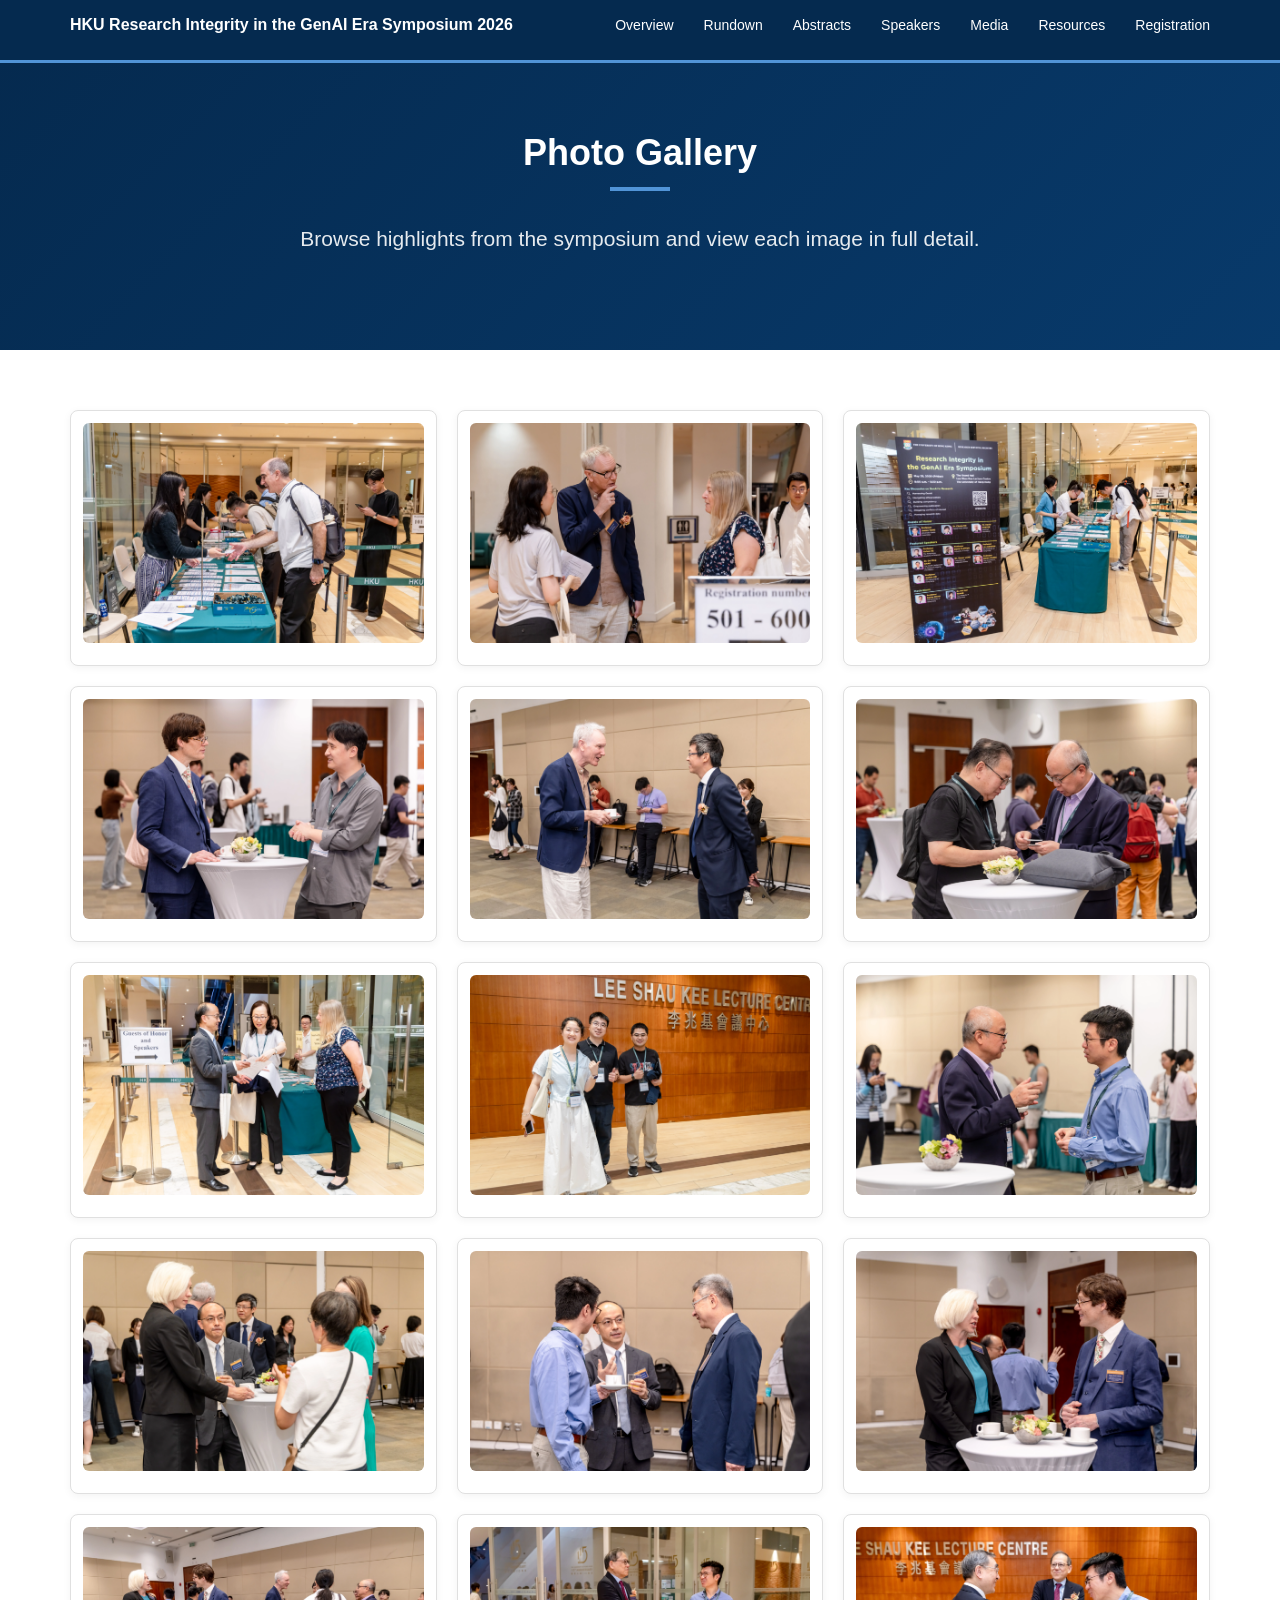
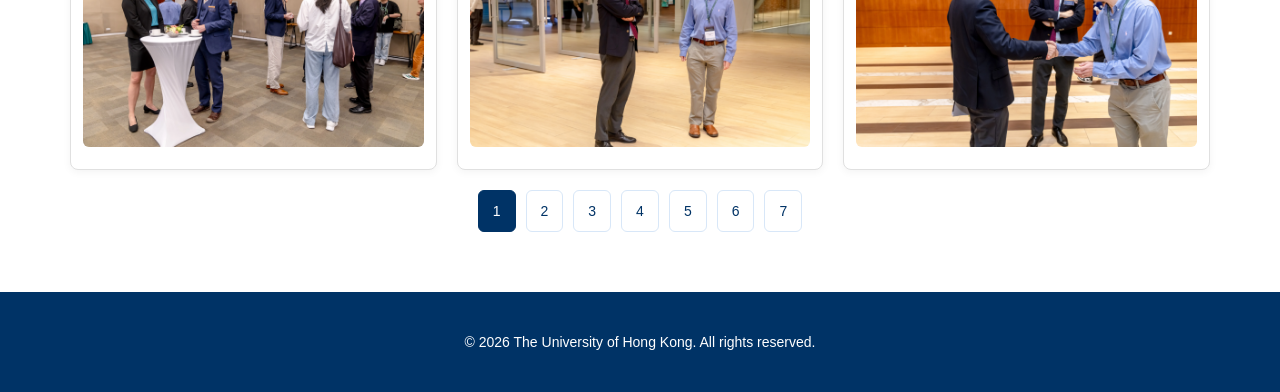
==== commit 3cf4a3a5: "remove caption" ====
--- a/photo_gallery.html
+++ b/photo_gallery.html
@@ -91,111 +91,111 @@
     <script>
         (function () {
             var photos = [
-                { src: 'images_gallery/20260529_0004.webp', alt: 'Symposium photo 20260529_0004' },
-                { src: 'images_gallery/20260529_0015.webp', alt: 'Symposium photo 20260529_0015' },
-                { src: 'images_gallery/20260529_0019.webp', alt: 'Symposium photo 20260529_0019' },
-                { src: 'images_gallery/20260529_0022.webp', alt: 'Symposium photo 20260529_0022' },
-                { src: 'images_gallery/20260529_0054.webp', alt: 'Symposium photo 20260529_0054' },
-                { src: 'images_gallery/20260529_0059.webp', alt: 'Symposium photo 20260529_0059' },
-                { src: 'images_gallery/20260529_0064.webp', alt: 'Symposium photo 20260529_0064' },
-                { src: 'images_gallery/20260529_0072.webp', alt: 'Symposium photo 20260529_0072' },
-                { src: 'images_gallery/20260529_0075.webp', alt: 'Symposium photo 20260529_0075' },
-                { src: 'images_gallery/20260529_0077.webp', alt: 'Symposium photo 20260529_0077' },
-                { src: 'images_gallery/20260529_0089.webp', alt: 'Symposium photo 20260529_0089' },
-                { src: 'images_gallery/20260529_0090.webp', alt: 'Symposium photo 20260529_0090' },
-                { src: 'images_gallery/20260529_0092.webp', alt: 'Symposium photo 20260529_0092' },
-                { src: 'images_gallery/20260529_0096.webp', alt: 'Symposium photo 20260529_0096' },
-                { src: 'images_gallery/20260529_0101.webp', alt: 'Symposium photo 20260529_0101' },
-                { src: 'images_gallery/20260529_0125.webp', alt: 'Symposium photo 20260529_0125' },
-                { src: 'images_gallery/20260529_0130.webp', alt: 'Symposium photo 20260529_0130' },
-                { src: 'images_gallery/20260529_0138.webp', alt: 'Symposium photo 20260529_0138' },
-                { src: 'images_gallery/20260529_0145.webp', alt: 'Symposium photo 20260529_0145' },
-                { src: 'images_gallery/20260529_0149.webp', alt: 'Symposium photo 20260529_0149' },
-                { src: 'images_gallery/20260529_0156.webp', alt: 'Symposium photo 20260529_0156' },
-                { src: 'images_gallery/20260529_0171.webp', alt: 'Symposium photo 20260529_0171' },
-                { src: 'images_gallery/20260529_0188.webp', alt: 'Symposium photo 20260529_0188' },
-                { src: 'images_gallery/20260529_0191.webp', alt: 'Symposium photo 20260529_0191' },
-                { src: 'images_gallery/20260529_0212.webp', alt: 'Symposium photo 20260529_0212' },
-                { src: 'images_gallery/20260529_0215.webp', alt: 'Symposium photo 20260529_0215' },
-                { src: 'images_gallery/20260529_0246.webp', alt: 'Symposium photo 20260529_0246' },
-                { src: 'images_gallery/20260529_0264.webp', alt: 'Symposium photo 20260529_0264' },
-                { src: 'images_gallery/20260529_0276.webp', alt: 'Symposium photo 20260529_0276' },
-                { src: 'images_gallery/20260529_0294.webp', alt: 'Symposium photo 20260529_0294' },
-                { src: 'images_gallery/20260529_0307.webp', alt: 'Symposium photo 20260529_0307' },
-                { src: 'images_gallery/20260529_0312.webp', alt: 'Symposium photo 20260529_0312' },
-                { src: 'images_gallery/20260529_0317(1).webp', alt: 'Symposium photo 20260529_0317(1)' },
-                { src: 'images_gallery/20260529_0322.webp', alt: 'Symposium photo 20260529_0322' },
-                { src: 'images_gallery/20260529_0341.webp', alt: 'Symposium photo 20260529_0341' },
-                { src: 'images_gallery/20260529_0347.webp', alt: 'Symposium photo 20260529_0347' },
-                { src: 'images_gallery/20260529_0364.webp', alt: 'Symposium photo 20260529_0364' },
-                { src: 'images_gallery/20260529_0366.webp', alt: 'Symposium photo 20260529_0366' },
-                { src: 'images_gallery/20260529_0397.webp', alt: 'Symposium photo 20260529_0397' },
-                { src: 'images_gallery/20260529_0416.webp', alt: 'Symposium photo 20260529_0416' },
-                { src: 'images_gallery/20260529_0424.webp', alt: 'Symposium photo 20260529_0424' },
-                { src: 'images_gallery/20260529_0453.webp', alt: 'Symposium photo 20260529_0453' },
-                { src: 'images_gallery/20260529_0456.webp', alt: 'Symposium photo 20260529_0456' },
-                { src: 'images_gallery/20260529_0466.webp', alt: 'Symposium photo 20260529_0466' },
-                { src: 'images_gallery/20260529_0467.webp', alt: 'Symposium photo 20260529_0467' },
-                { src: 'images_gallery/20260529_0470.webp', alt: 'Symposium photo 20260529_0470' },
-                { src: 'images_gallery/20260529_0520.webp', alt: 'Symposium photo 20260529_0520' },
-                { src: 'images_gallery/20260529_0543.webp', alt: 'Symposium photo 20260529_0543' },
-                { src: 'images_gallery/20260529_0548.webp', alt: 'Symposium photo 20260529_0548' },
-                { src: 'images_gallery/20260529_0555.webp', alt: 'Symposium photo 20260529_0555' },
-                { src: 'images_gallery/20260529_0565.webp', alt: 'Symposium photo 20260529_0565' },
-                { src: 'images_gallery/20260529_0569.webp', alt: 'Symposium photo 20260529_0569' },
-                { src: 'images_gallery/20260529_0583.webp', alt: 'Symposium photo 20260529_0583' },
-                { src: 'images_gallery/20260529_0623.webp', alt: 'Symposium photo 20260529_0623' },
-                { src: 'images_gallery/20260529_0629.webp', alt: 'Symposium photo 20260529_0629' },
-                { src: 'images_gallery/20260529_0641.webp', alt: 'Symposium photo 20260529_0641' },
-                { src: 'images_gallery/20260529_0642.webp', alt: 'Symposium photo 20260529_0642' },
-                { src: 'images_gallery/20260529_0643.webp', alt: 'Symposium photo 20260529_0643' },
-                { src: 'images_gallery/20260529_0646.webp', alt: 'Symposium photo 20260529_0646' },
-                { src: 'images_gallery/20260529_0670.webp', alt: 'Symposium photo 20260529_0670' },
-                { src: 'images_gallery/20260529_0672.webp', alt: 'Symposium photo 20260529_0672' },
-                { src: 'images_gallery/20260529_0676.webp', alt: 'Symposium photo 20260529_0676' },
-                { src: 'images_gallery/20260529_0681.webp', alt: 'Symposium photo 20260529_0681' },
-                { src: 'images_gallery/20260529_0714.webp', alt: 'Symposium photo 20260529_0714' },
-                { src: 'images_gallery/20260529_0719.webp', alt: 'Symposium photo 20260529_0719' },
-                { src: 'images_gallery/20260529_0732.webp', alt: 'Symposium photo 20260529_0732' },
-                { src: 'images_gallery/20260529_0735.webp', alt: 'Symposium photo 20260529_0735' },
-                { src: 'images_gallery/20260529_0736.webp', alt: 'Symposium photo 20260529_0736' },
-                { src: 'images_gallery/20260529_0739.webp', alt: 'Symposium photo 20260529_0739' },
-                { src: 'images_gallery/20260529_0749.webp', alt: 'Symposium photo 20260529_0749' },
-                { src: 'images_gallery/20260529_0755.webp', alt: 'Symposium photo 20260529_0755' },
-                { src: 'images_gallery/20260529_0770.webp', alt: 'Symposium photo 20260529_0770' },
-                { src: 'images_gallery/20260529_0792.webp', alt: 'Symposium photo 20260529_0792' },
-                { src: 'images_gallery/20260529_0795.webp', alt: 'Symposium photo 20260529_0795' },
-                { src: 'images_gallery/20260529_0810.webp', alt: 'Symposium photo 20260529_0810' },
-                { src: 'images_gallery/20260529_0819.webp', alt: 'Symposium photo 20260529_0819' },
-                { src: 'images_gallery/20260529_0824.webp', alt: 'Symposium photo 20260529_0824' },
-                { src: 'images_gallery/20260529_0829.webp', alt: 'Symposium photo 20260529_0829' },
-                { src: 'images_gallery/20260529_0830.webp', alt: 'Symposium photo 20260529_0830' },
-                { src: 'images_gallery/20260529_0831.webp', alt: 'Symposium photo 20260529_0831' },
-                { src: 'images_gallery/20260529_0841.webp', alt: 'Symposium photo 20260529_0841' },
-                { src: 'images_gallery/20260529_0842.webp', alt: 'Symposium photo 20260529_0842' },
-                { src: 'images_gallery/20260529_0844.webp', alt: 'Symposium photo 20260529_0844' },
-                { src: 'images_gallery/20260529_0846.webp', alt: 'Symposium photo 20260529_0846' },
-                { src: 'images_gallery/20260529_0852.webp', alt: 'Symposium photo 20260529_0852' },
-                { src: 'images_gallery/20260529_0853.webp', alt: 'Symposium photo 20260529_0853' },
-                { src: 'images_gallery/20260529_0866.webp', alt: 'Symposium photo 20260529_0866' },
-                { src: 'images_gallery/20260529_0884.webp', alt: 'Symposium photo 20260529_0884' },
-                { src: 'images_gallery/20260529_0944.webp', alt: 'Symposium photo 20260529_0944' },
-                { src: 'images_gallery/20260529_0947.webp', alt: 'Symposium photo 20260529_0947' },
-                { src: 'images_gallery/20260529_1005.webp', alt: 'Symposium photo 20260529_1005' },
-                { src: 'images_gallery/20260529_1038.webp', alt: 'Symposium photo 20260529_1038' },
-                { src: 'images_gallery/20260529_1045.webp', alt: 'Symposium photo 20260529_1045' },
-                { src: 'images_gallery/20260529_1062.webp', alt: 'Symposium photo 20260529_1062' },
-                { src: 'images_gallery/20260529_1068.webp', alt: 'Symposium photo 20260529_1068' },
-                { src: 'images_gallery/20260529_1081.webp', alt: 'Symposium photo 20260529_1081' },
-                { src: 'images_gallery/20260529_1082.webp', alt: 'Symposium photo 20260529_1082' },
-                { src: 'images_gallery/20260529_1093.webp', alt: 'Symposium photo 20260529_1093' },
-                { src: 'images_gallery/20260529_1103.webp', alt: 'Symposium photo 20260529_1103' },
-                { src: 'images_gallery/20260529_1124.webp', alt: 'Symposium photo 20260529_1124' },
-                { src: 'images_gallery/20260529_1127.webp', alt: 'Symposium photo 20260529_1127' },
-                { src: 'images_gallery/20260529_1140.webp', alt: 'Symposium photo 20260529_1140' },
-                { src: 'images_gallery/20260529_1153.webp', alt: 'Symposium photo 20260529_1153' },
-                { src: 'images_gallery/20260529_1157.webp', alt: 'Symposium photo 20260529_1157' },
-                { src: 'images_gallery/20260529_1167.webp', alt: 'Symposium photo 20260529_1167' }
+                { src: 'images_gallery/20260529_0004.webp', alt: 'Symposium photo 20260529_0004', loading:"lazy" },
+                { src: 'images_gallery/20260529_0015.webp', alt: 'Symposium photo 20260529_0015', loading:"lazy" },
+                { src: 'images_gallery/20260529_0019.webp', alt: 'Symposium photo 20260529_0019', loading:"lazy" },
+                { src: 'images_gallery/20260529_0022.webp', alt: 'Symposium photo 20260529_0022', loading:"lazy" },
+                { src: 'images_gallery/20260529_0054.webp', alt: 'Symposium photo 20260529_0054', loading:"lazy" },
+                { src: 'images_gallery/20260529_0059.webp', alt: 'Symposium photo 20260529_0059', loading:"lazy" },
+                { src: 'images_gallery/20260529_0064.webp', alt: 'Symposium photo 20260529_0064', loading:"lazy" },
+                { src: 'images_gallery/20260529_0072.webp', alt: 'Symposium photo 20260529_0072', loading:"lazy" },
+                { src: 'images_gallery/20260529_0075.webp', alt: 'Symposium photo 20260529_0075', loading:"lazy" },
+                { src: 'images_gallery/20260529_0077.webp', alt: 'Symposium photo 20260529_0077', loading:"lazy" },
+                { src: 'images_gallery/20260529_0089.webp', alt: 'Symposium photo 20260529_0089', loading:"lazy" },
+                { src: 'images_gallery/20260529_0090.webp', alt: 'Symposium photo 20260529_0090', loading:"lazy" },
+                { src: 'images_gallery/20260529_0092.webp', alt: 'Symposium photo 20260529_0092', loading:"lazy" },
+                { src: 'images_gallery/20260529_0096.webp', alt: 'Symposium photo 20260529_0096', loading:"lazy" },
+                { src: 'images_gallery/20260529_0101.webp', alt: 'Symposium photo 20260529_0101', loading:"lazy" },
+                { src: 'images_gallery/20260529_0125.webp', alt: 'Symposium photo 20260529_0125', loading:"lazy" },
+                { src: 'images_gallery/20260529_0130.webp', alt: 'Symposium photo 20260529_0130', loading:"lazy" },
+                { src: 'images_gallery/20260529_0138.webp', alt: 'Symposium photo 20260529_0138', loading:"lazy" },
+                { src: 'images_gallery/20260529_0145.webp', alt: 'Symposium photo 20260529_0145', loading:"lazy" },
+                { src: 'images_gallery/20260529_0149.webp', alt: 'Symposium photo 20260529_0149', loading:"lazy" },
+                { src: 'images_gallery/20260529_0156.webp', alt: 'Symposium photo 20260529_0156', loading:"lazy" },
+                { src: 'images_gallery/20260529_0171.webp', alt: 'Symposium photo 20260529_0171', loading:"lazy" },
+                { src: 'images_gallery/20260529_0188.webp', alt: 'Symposium photo 20260529_0188', loading:"lazy" },
+                { src: 'images_gallery/20260529_0191.webp', alt: 'Symposium photo 20260529_0191', loading:"lazy" },
+                { src: 'images_gallery/20260529_0212.webp', alt: 'Symposium photo 20260529_0212', loading:"lazy" },
+                { src: 'images_gallery/20260529_0215.webp', alt: 'Symposium photo 20260529_0215', loading:"lazy" },
+                { src: 'images_gallery/20260529_0246.webp', alt: 'Symposium photo 20260529_0246', loading:"lazy" },
+                { src: 'images_gallery/20260529_0264.webp', alt: 'Symposium photo 20260529_0264', loading:"lazy" },
+                { src: 'images_gallery/20260529_0276.webp', alt: 'Symposium photo 20260529_0276', loading:"lazy" },
+                { src: 'images_gallery/20260529_0294.webp', alt: 'Symposium photo 20260529_0294', loading:"lazy" },
+                { src: 'images_gallery/20260529_0307.webp', alt: 'Symposium photo 20260529_0307', loading:"lazy" },
+                { src: 'images_gallery/20260529_0312.webp', alt: 'Symposium photo 20260529_0312', loading:"lazy" },
+                { src: 'images_gallery/20260529_0317(1).webp', alt: 'Symposium photo 20260529_0317(1)', loading:"lazy" },
+                { src: 'images_gallery/20260529_0322.webp', alt: 'Symposium photo 20260529_0322', loading:"lazy" },
+                { src: 'images_gallery/20260529_0341.webp', alt: 'Symposium photo 20260529_0341', loading:"lazy" },
+                { src: 'images_gallery/20260529_0347.webp', alt: 'Symposium photo 20260529_0347', loading:"lazy" },
+                { src: 'images_gallery/20260529_0364.webp', alt: 'Symposium photo 20260529_0364', loading:"lazy" },
+                { src: 'images_gallery/20260529_0366.webp', alt: 'Symposium photo 20260529_0366', loading:"lazy" },
+                { src: 'images_gallery/20260529_0397.webp', alt: 'Symposium photo 20260529_0397', loading:"lazy" },
+                { src: 'images_gallery/20260529_0416.webp', alt: 'Symposium photo 20260529_0416', loading:"lazy" },
+                { src: 'images_gallery/20260529_0424.webp', alt: 'Symposium photo 20260529_0424', loading:"lazy" },
+                { src: 'images_gallery/20260529_0453.webp', alt: 'Symposium photo 20260529_0453', loading:"lazy" },
+                { src: 'images_gallery/20260529_0456.webp', alt: 'Symposium photo 20260529_0456', loading:"lazy" },
+                { src: 'images_gallery/20260529_0466.webp', alt: 'Symposium photo 20260529_0466', loading:"lazy" },
+                { src: 'images_gallery/20260529_0467.webp', alt: 'Symposium photo 20260529_0467', loading:"lazy" },
+                { src: 'images_gallery/20260529_0470.webp', alt: 'Symposium photo 20260529_0470', loading:"lazy" },
+                { src: 'images_gallery/20260529_0520.webp', alt: 'Symposium photo 20260529_0520', loading:"lazy" },
+                { src: 'images_gallery/20260529_0543.webp', alt: 'Symposium photo 20260529_0543', loading:"lazy" },
+                { src: 'images_gallery/20260529_0548.webp', alt: 'Symposium photo 20260529_0548', loading:"lazy" },
+                { src: 'images_gallery/20260529_0555.webp', alt: 'Symposium photo 20260529_0555', loading:"lazy" },
+                { src: 'images_gallery/20260529_0565.webp', alt: 'Symposium photo 20260529_0565', loading:"lazy" },
+                { src: 'images_gallery/20260529_0569.webp', alt: 'Symposium photo 20260529_0569', loading:"lazy" },
+                { src: 'images_gallery/20260529_0583.webp', alt: 'Symposium photo 20260529_0583', loading:"lazy" },
+                { src: 'images_gallery/20260529_0623.webp', alt: 'Symposium photo 20260529_0623', loading:"lazy" },
+                { src: 'images_gallery/20260529_0629.webp', alt: 'Symposium photo 20260529_0629', loading:"lazy" },
+                { src: 'images_gallery/20260529_0641.webp', alt: 'Symposium photo 20260529_0641', loading:"lazy" },
+                { src: 'images_gallery/20260529_0642.webp', alt: 'Symposium photo 20260529_0642', loading:"lazy" },
+                { src: 'images_gallery/20260529_0643.webp', alt: 'Symposium photo 20260529_0643', loading:"lazy" },
+                { src: 'images_gallery/20260529_0646.webp', alt: 'Symposium photo 20260529_0646', loading:"lazy" },
+                { src: 'images_gallery/20260529_0670.webp', alt: 'Symposium photo 20260529_0670', loading:"lazy" },
+                { src: 'images_gallery/20260529_0672.webp', alt: 'Symposium photo 20260529_0672', loading:"lazy" },
+                { src: 'images_gallery/20260529_0676.webp', alt: 'Symposium photo 20260529_0676', loading:"lazy" },
+                { src: 'images_gallery/20260529_0681.webp', alt: 'Symposium photo 20260529_0681', loading:"lazy" },
+                { src: 'images_gallery/20260529_0714.webp', alt: 'Symposium photo 20260529_0714', loading:"lazy" },
+                { src: 'images_gallery/20260529_0719.webp', alt: 'Symposium photo 20260529_0719', loading:"lazy" },
+                { src: 'images_gallery/20260529_0732.webp', alt: 'Symposium photo 20260529_0732', loading:"lazy" },
+                { src: 'images_gallery/20260529_0735.webp', alt: 'Symposium photo 20260529_0735', loading:"lazy" },
+                { src: 'images_gallery/20260529_0736.webp', alt: 'Symposium photo 20260529_0736', loading:"lazy" },
+                { src: 'images_gallery/20260529_0739.webp', alt: 'Symposium photo 20260529_0739', loading:"lazy" },
+                { src: 'images_gallery/20260529_0749.webp', alt: 'Symposium photo 20260529_0749', loading:"lazy" },
+                { src: 'images_gallery/20260529_0755.webp', alt: 'Symposium photo 20260529_0755', loading:"lazy" },
+                { src: 'images_gallery/20260529_0770.webp', alt: 'Symposium photo 20260529_0770', loading:"lazy" },
+                { src: 'images_gallery/20260529_0792.webp', alt: 'Symposium photo 20260529_0792', loading:"lazy" },
+                { src: 'images_gallery/20260529_0795.webp', alt: 'Symposium photo 20260529_0795', loading:"lazy" },
+                { src: 'images_gallery/20260529_0810.webp', alt: 'Symposium photo 20260529_0810', loading:"lazy" },
+                { src: 'images_gallery/20260529_0819.webp', alt: 'Symposium photo 20260529_0819', loading:"lazy" },
+                { src: 'images_gallery/20260529_0824.webp', alt: 'Symposium photo 20260529_0824', loading:"lazy" },
+                { src: 'images_gallery/20260529_0829.webp', alt: 'Symposium photo 20260529_0829', loading:"lazy" },
+                { src: 'images_gallery/20260529_0830.webp', alt: 'Symposium photo 20260529_0830', loading:"lazy" },
+                { src: 'images_gallery/20260529_0831.webp', alt: 'Symposium photo 20260529_0831', loading:"lazy" },
+                { src: 'images_gallery/20260529_0841.webp', alt: 'Symposium photo 20260529_0841', loading:"lazy" },
+                { src: 'images_gallery/20260529_0842.webp', alt: 'Symposium photo 20260529_0842', loading:"lazy" },
+                { src: 'images_gallery/20260529_0844.webp', alt: 'Symposium photo 20260529_0844', loading:"lazy" },
+                { src: 'images_gallery/20260529_0846.webp', alt: 'Symposium photo 20260529_0846', loading:"lazy" },
+                { src: 'images_gallery/20260529_0852.webp', alt: 'Symposium photo 20260529_0852', loading:"lazy" },
+                { src: 'images_gallery/20260529_0853.webp', alt: 'Symposium photo 20260529_0853', loading:"lazy" },
+                { src: 'images_gallery/20260529_0866.webp', alt: 'Symposium photo 20260529_0866', loading:"lazy" },
+                { src: 'images_gallery/20260529_0884.webp', alt: 'Symposium photo 20260529_0884', loading:"lazy" },
+                { src: 'images_gallery/20260529_0944.webp', alt: 'Symposium photo 20260529_0944', loading:"lazy" },
+                { src: 'images_gallery/20260529_0947.webp', alt: 'Symposium photo 20260529_0947', loading:"lazy" },
+                { src: 'images_gallery/20260529_1005.webp', alt: 'Symposium photo 20260529_1005', loading:"lazy" },
+                { src: 'images_gallery/20260529_1038.webp', alt: 'Symposium photo 20260529_1038', loading:"lazy" },
+                { src: 'images_gallery/20260529_1045.webp', alt: 'Symposium photo 20260529_1045', loading:"lazy" },
+                { src: 'images_gallery/20260529_1062.webp', alt: 'Symposium photo 20260529_1062', loading:"lazy" },
+                { src: 'images_gallery/20260529_1068.webp', alt: 'Symposium photo 20260529_1068', loading:"lazy" },
+                { src: 'images_gallery/20260529_1081.webp', alt: 'Symposium photo 20260529_1081', loading:"lazy" },
+                { src: 'images_gallery/20260529_1082.webp', alt: 'Symposium photo 20260529_1082', loading:"lazy" },
+                { src: 'images_gallery/20260529_1093.webp', alt: 'Symposium photo 20260529_1093', loading:"lazy" },
+                { src: 'images_gallery/20260529_1103.webp', alt: 'Symposium photo 20260529_1103', loading:"lazy" },
+                { src: 'images_gallery/20260529_1124.webp', alt: 'Symposium photo 20260529_1124', loading:"lazy" },
+                { src: 'images_gallery/20260529_1127.webp', alt: 'Symposium photo 20260529_1127', loading:"lazy" },
+                { src: 'images_gallery/20260529_1140.webp', alt: 'Symposium photo 20260529_1140', loading:"lazy" },
+                { src: 'images_gallery/20260529_1153.webp', alt: 'Symposium photo 20260529_1153', loading:"lazy" },
+                { src: 'images_gallery/20260529_1157.webp', alt: 'Symposium photo 20260529_1157', loading:"lazy" },
+                { src: 'images_gallery/20260529_1167.webp', alt: 'Symposium photo 20260529_1167', loading:"lazy" }
             ];
 
             var gallery = document.getElementById('photoGallery');
@@ -214,7 +214,7 @@
                 var pagePhotos = photos.slice(start, start + photosPerPage);
                 gallery.innerHTML = pagePhotos.map(function (photo, index) {
                     var globalIndex = start + index;
-                    return '<button class="photo-card" type="button" data-index="' + globalIndex + '"><img src="' + photo.src + '" alt="' + photo.alt + '"><span class="photo-card__caption">' + photo.alt + '</span></button>';
+                    return '<button class="photo-card" type="button" data-index="' + globalIndex + '"><img src="' + photo.src + '" alt="' + photo.alt + '"></button>';
                 }).join('');
 
                 gallery.querySelectorAll('.photo-card').forEach(function (card) {
